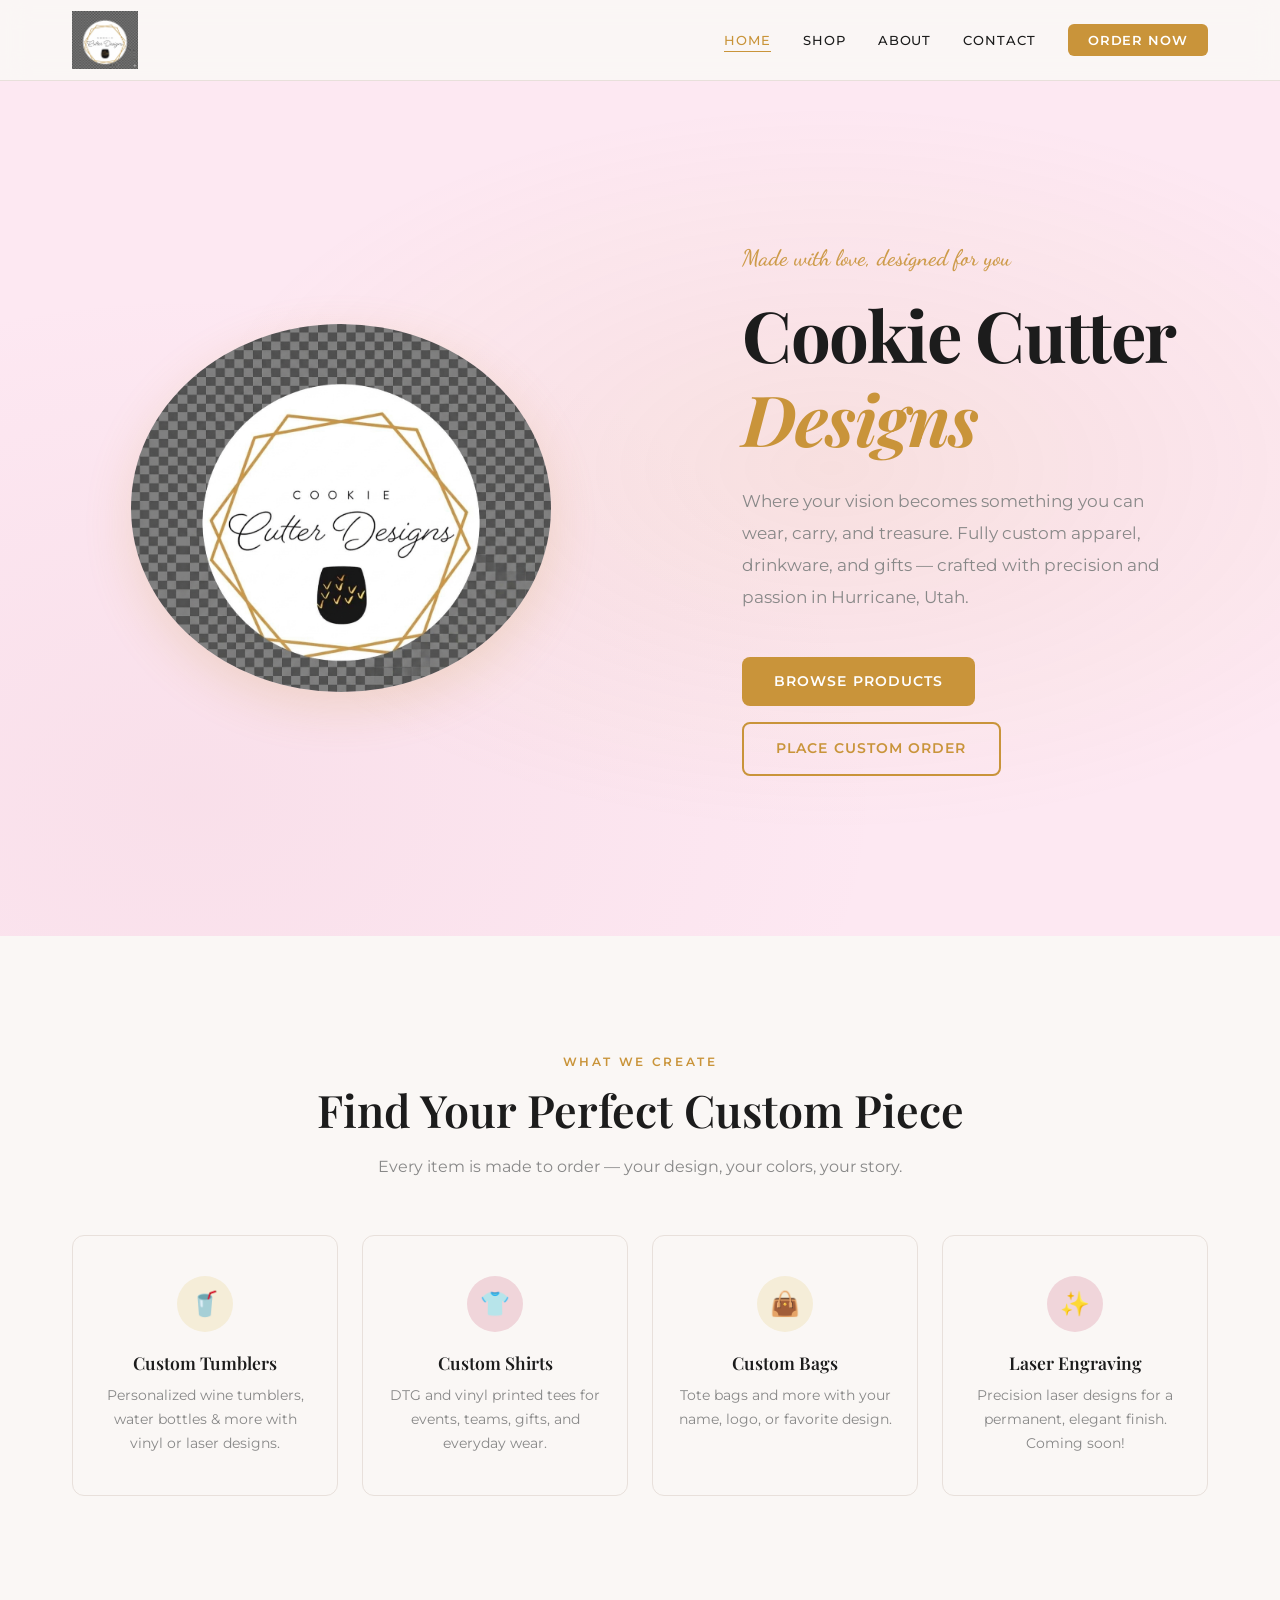
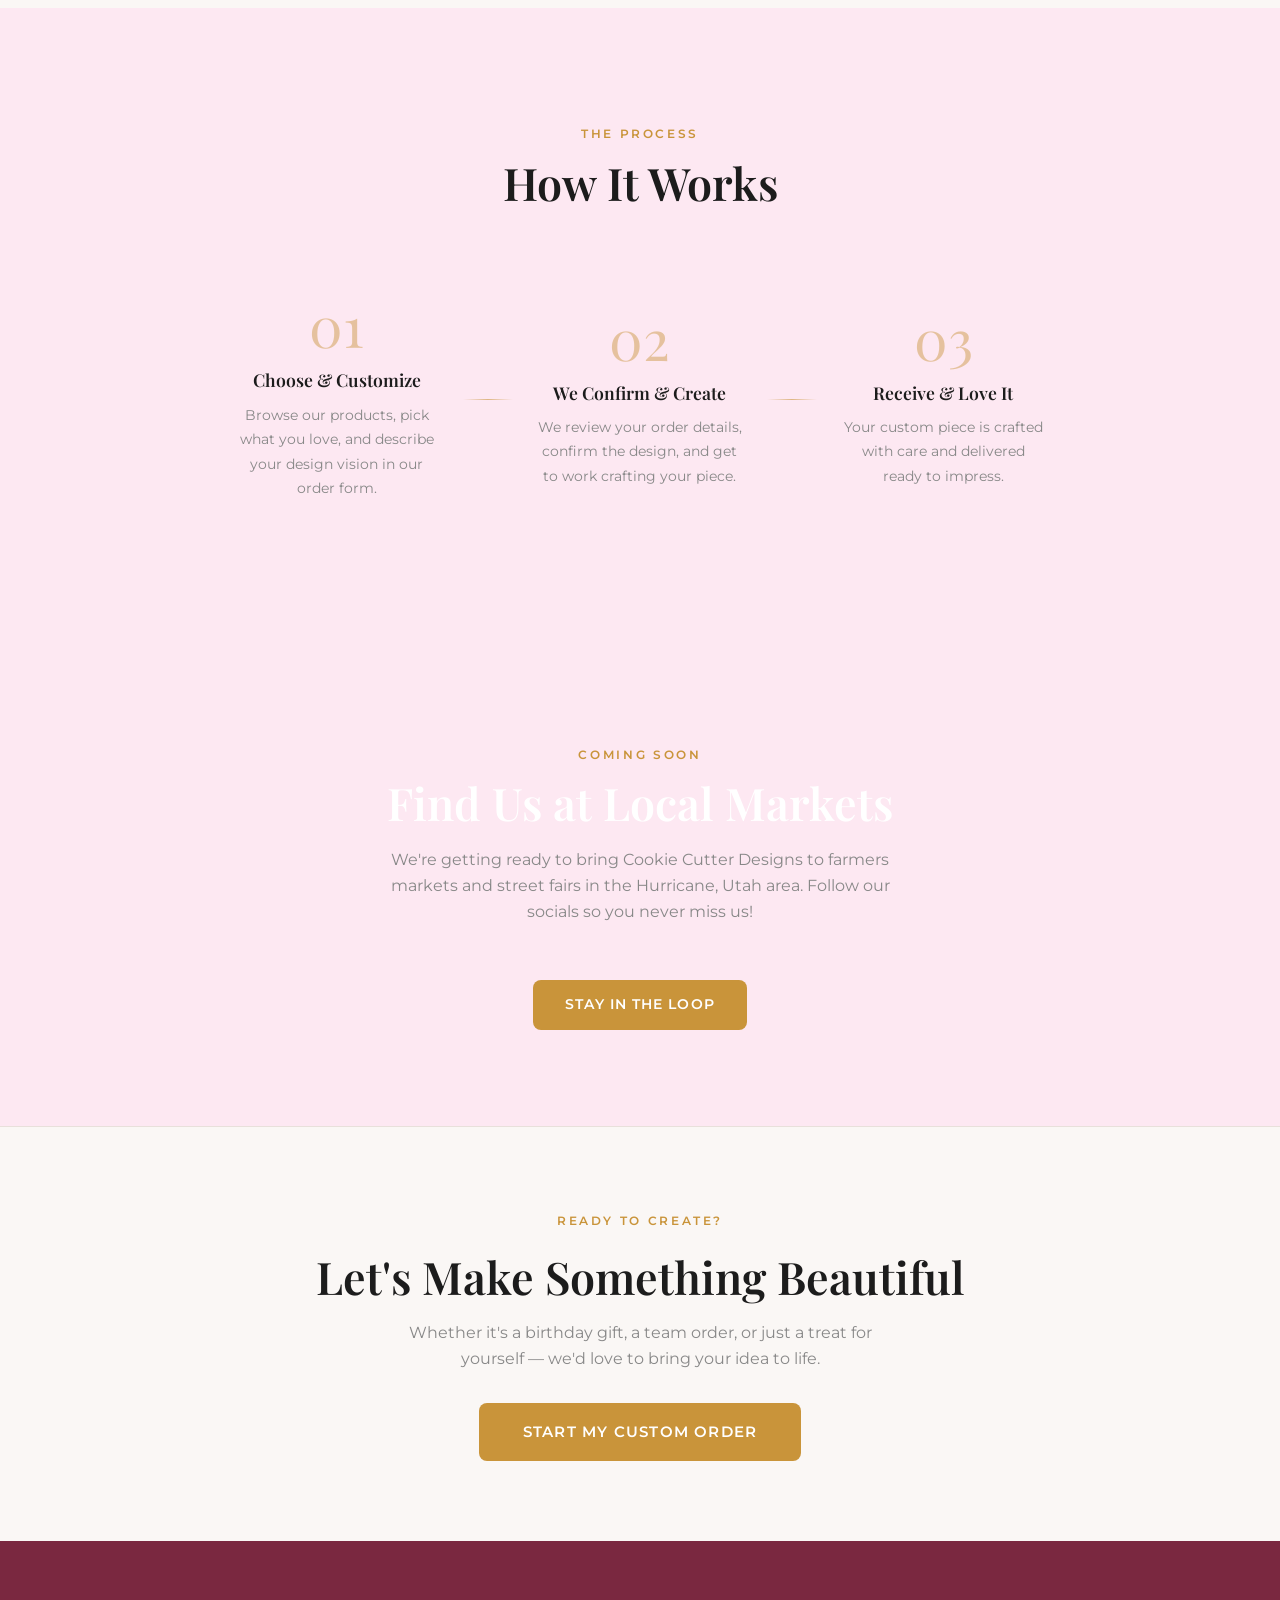
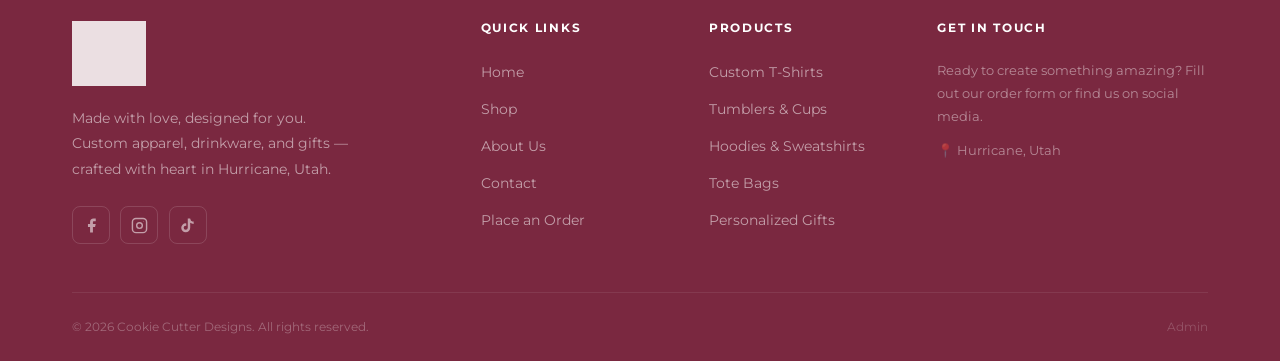
==== index.html @ 1e37c716 "Add large logo to hero section, update logo image Co-Authored-By: Claude Sonnet 4.6 <noreply@anthrop" ====
<!DOCTYPE html>
<html lang="en">
<head>
    <meta charset="UTF-8">
    <meta name="viewport" content="width=device-width, initial-scale=1.0">
    <title>Cookie Cutter Designs | Made with love, designed for you</title>
    <meta name="description" content="Custom tumblers, shirts, bags & more. Vinyl, DTG & laser designs. Hurricane, Utah.">
    <link rel="preconnect" href="https://fonts.googleapis.com">
    <link rel="preconnect" href="https://fonts.gstatic.com" crossorigin>
    <link href="https://fonts.googleapis.com/css2?family=Playfair+Display:ital,wght@0,400;0,600;0,700;1,400;1,600&family=Dancing+Script:wght@600;700&family=Montserrat:wght@300;400;500;600&display=swap" rel="stylesheet">
    <link rel="stylesheet" href="styles.css">
</head>
<body>

    <!-- NAVIGATION -->
    <nav class="navbar" id="navbar">
        <div class="nav-container">
            <a href="index.html" class="nav-logo">
                <img src="images/logo.png" alt="Cookie Cutter Designs">
            </a>
            <ul class="nav-links" id="navLinks">
                <li><a href="index.html" class="current">Home</a></li>
                <li><a href="shop.html">Shop</a></li>
                <li><a href="about.html">About</a></li>
                <li><a href="contact.html">Contact</a></li>
                <li><a href="contact.html" class="nav-order-btn">Order Now</a></li>
            </ul>
            <button class="hamburger" id="hamburger" onclick="toggleMenu()" aria-label="Menu">
                <span></span><span></span><span></span>
            </button>
        </div>
    </nav>

    <!-- HERO -->
    <section class="hero">
        <div class="hero-inner">
            <div class="hero-logo-col">
                <img src="images/logo.png" alt="Cookie Cutter Designs" class="hero-logo-img">
            </div>
            <div class="hero-content">
                <span class="hero-tagline">Made with love, designed for you</span>
                <h1>Cookie Cutter<br><em>Designs</em></h1>
                <p>Where your vision becomes something you can wear, carry, and treasure. Fully custom apparel, drinkware, and gifts — crafted with precision and passion in Hurricane, Utah.</p>
                <div class="hero-buttons">
                    <a href="shop.html" class="btn-primary">Browse Products</a>
                    <a href="contact.html" class="btn-outline">Place Custom Order</a>
                </div>
            </div>
        </div>
    </section>

    <!-- WHAT WE CREATE -->
    <section class="about" style="background:var(--cream)">
        <div class="container">
            <div class="section-header">
                <span class="section-tag">What We Create</span>
                <h2>Find Your Perfect Custom Piece</h2>
                <p>Every item is made to order — your design, your colors, your story.</p>
            </div>
            <div class="features-grid">
                <a href="shop.html" class="feature-card feature-link">
                    <div class="feature-icon gold">🥤</div>
                    <h4>Custom Tumblers</h4>
                    <p>Personalized wine tumblers, water bottles & more with vinyl or laser designs.</p>
                </a>
                <a href="shop.html" class="feature-card feature-link">
                    <div class="feature-icon pink">👕</div>
                    <h4>Custom Shirts</h4>
                    <p>DTG and vinyl printed tees for events, teams, gifts, and everyday wear.</p>
                </a>
                <a href="shop.html" class="feature-card feature-link">
                    <div class="feature-icon gold">👜</div>
                    <h4>Custom Bags</h4>
                    <p>Tote bags and more with your name, logo, or favorite design.</p>
                </a>
                <a href="shop.html" class="feature-card feature-link">
                    <div class="feature-icon pink">✨</div>
                    <h4>Laser Engraving</h4>
                    <p>Precision laser designs for a permanent, elegant finish. Coming soon!</p>
                </a>
            </div>
        </div>
    </section>

    <!-- HOW IT WORKS -->
    <section class="how-it-works">
        <div class="container">
            <div class="section-header">
                <span class="section-tag">The Process</span>
                <h2>How It Works</h2>
            </div>
            <div class="steps-grid">
                <div class="step">
                    <div class="step-number">01</div>
                    <h4>Choose &amp; Customize</h4>
                    <p>Browse our products, pick what you love, and describe your design vision in our order form.</p>
                </div>
                <div class="step-divider" aria-hidden="true"></div>
                <div class="step">
                    <div class="step-number">02</div>
                    <h4>We Confirm &amp; Create</h4>
                    <p>We review your order details, confirm the design, and get to work crafting your piece.</p>
                </div>
                <div class="step-divider" aria-hidden="true"></div>
                <div class="step">
                    <div class="step-number">03</div>
                    <h4>Receive &amp; Love It</h4>
                    <p>Your custom piece is crafted with care and delivered ready to impress.</p>
                </div>
            </div>
        </div>
    </section>

    <!-- MARKETS BANNER -->
    <section class="markets-banner">
        <div class="container">
            <div class="section-header">
                <span class="section-tag" style="color:var(--gold)">Coming Soon</span>
                <h2>Find Us at Local Markets</h2>
                <p style="color:var(--gray)">We're getting ready to bring Cookie Cutter Designs to farmers markets and street fairs in the Hurricane, Utah area. Follow our socials so you never miss us!</p>
            </div>
            <div style="text-align:center">
                <a href="contact.html" class="btn-primary">Stay in the Loop</a>
            </div>
        </div>
    </section>

    <!-- CTA -->
    <section class="cta-section">
        <div class="container" style="text-align:center">
            <span class="section-tag">Ready to Create?</span>
            <h2>Let's Make Something Beautiful</h2>
            <p style="color:var(--gray);margin:1rem auto 2rem;max-width:500px">Whether it's a birthday gift, a team order, or just a treat for yourself — we'd love to bring your idea to life.</p>
            <a href="contact.html" class="btn-primary btn-large">Start My Custom Order</a>
        </div>
    </section>

    <!-- FOOTER -->
    <footer class="footer">
        <div class="container">
            <div class="footer-grid">
                <div class="footer-brand">
                    <img src="images/logo.png" alt="Cookie Cutter Designs" class="footer-logo">
                    <p>Made with love, designed for you. Custom apparel, drinkware, and gifts — crafted with heart in Hurricane, Utah.</p>
                    <div class="social-links">
                        <a href="#" class="social-link" aria-label="Facebook" id="fbLink">
                            <svg viewBox="0 0 24 24" fill="currentColor"><path d="M18 2h-3a5 5 0 00-5 5v3H7v4h3v8h4v-8h3l1-4h-4V7a1 1 0 011-1h3z"/></svg>
                        </a>
                        <a href="#" class="social-link" aria-label="Instagram" id="igLink">
                            <svg viewBox="0 0 24 24" fill="none" stroke="currentColor" stroke-width="2"><rect x="2" y="2" width="20" height="20" rx="5" ry="5"/><circle cx="12" cy="12" r="4"/><circle cx="17.5" cy="6.5" r="0.5" fill="currentColor" stroke="none"/></svg>
                        </a>
                        <a href="#" class="social-link" aria-label="TikTok" id="ttLink">
                            <svg viewBox="0 0 24 24" fill="currentColor"><path d="M19.59 6.69a4.83 4.83 0 01-3.77-4.25V2h-3.45v13.67a2.89 2.89 0 01-2.88 2.5 2.89 2.89 0 01-2.89-2.89 2.89 2.89 0 012.89-2.89c.28 0 .54.04.79.1V9.01a6.27 6.27 0 00-.79-.05 6.34 6.34 0 00-6.34 6.34 6.34 6.34 0 006.34 6.34 6.34 6.34 0 006.33-6.34V8.19a8.16 8.16 0 004.84 1.56V6.31a4.85 4.85 0 01-1.07-.38z"/></svg>
                        </a>
                    </div>
                </div>
                <div class="footer-col">
                    <h5>Quick Links</h5>
                    <ul>
                        <li><a href="index.html">Home</a></li>
                        <li><a href="shop.html">Shop</a></li>
                        <li><a href="about.html">About Us</a></li>
                        <li><a href="contact.html">Contact</a></li>
                        <li><a href="contact.html">Place an Order</a></li>
                    </ul>
                </div>
                <div class="footer-col">
                    <h5>Products</h5>
                    <ul>
                        <li><a href="shop.html">Custom T-Shirts</a></li>
                        <li><a href="shop.html">Tumblers &amp; Cups</a></li>
                        <li><a href="shop.html">Hoodies &amp; Sweatshirts</a></li>
                        <li><a href="shop.html">Tote Bags</a></li>
                        <li><a href="shop.html">Personalized Gifts</a></li>
                    </ul>
                </div>
                <div class="footer-col">
                    <h5>Get In Touch</h5>
                    <p class="contact-note">Ready to create something amazing? Fill out our order form or find us on social media.</p>
                    <p class="contact-note" style="margin-top:0.75rem">&#128205; Hurricane, Utah</p>
                </div>
            </div>
            <div class="footer-bottom">
                <p>&copy; 2026 Cookie Cutter Designs. All rights reserved.</p>
                <a href="admin.html" style="color:rgba(255,255,255,0.2);font-size:0.75rem;text-decoration:none">Admin</a>
            </div>
        </div>
    </footer>

    <div id="toast"></div>
    <script src="script.js"></script>
</body>
</html>
---- styles.css ----
/* ===== ROOT VARIABLES ===== */
:root {
    --black: #1C1C1C;
    --dark-rose: #7A2840;
    --blush: #FDE8F2;
    --gold: #C9943A;
    --gold-hover: #B8832E;
    --gold-pale: #F5EDD8;
    --pink: #C8788A;
    --pink-light: #F0D5DA;
    --pink-pale: #FAF0F2;
    --cream: #FAF7F5;
    --white: #FFFFFF;
    --gray: #888888;
    --border: #E8E0DB;

    --font-heading: 'Playfair Display', Georgia, serif;
    --font-body: 'Montserrat', sans-serif;

    --nav-h: 80px;
    --radius: 8px;
    --shadow: 0 4px 20px rgba(0,0,0,0.08);
    --shadow-lg: 0 8px 32px rgba(0,0,0,0.13);
    --transition: all 0.3s ease;
}

/* ===== RESET ===== */
*, *::before, *::after { margin: 0; padding: 0; box-sizing: border-box; }
html { scroll-behavior: smooth; }
body {
    font-family: var(--font-body);
    color: var(--black);
    background: var(--cream);
    line-height: 1.6;
    overflow-x: hidden;
}
img { max-width: 100%; height: auto; display: block; }
a { text-decoration: none; color: inherit; }
ul { list-style: none; }

.container {
    max-width: 1200px;
    margin: 0 auto;
    padding: 0 2rem;
}

/* ===== TYPOGRAPHY ===== */
h1, h2, h3, h4, h5 { font-family: var(--font-heading); line-height: 1.2; }
h1 { font-size: clamp(2.6rem, 5.5vw, 4.8rem); font-weight: 700; }
h2 { font-size: clamp(2rem, 3.5vw, 3rem); font-weight: 600; }
h4 { font-size: 1.1rem; font-weight: 600; }
h5 { font-size: 0.95rem; font-weight: 600; letter-spacing: 0.06em; text-transform: uppercase; }

/* ===== BUTTONS ===== */
.btn-primary {
    display: inline-block;
    background: var(--gold);
    color: var(--white);
    padding: 0.875rem 2rem;
    border-radius: var(--radius);
    font-family: var(--font-body);
    font-weight: 600;
    font-size: 0.85rem;
    letter-spacing: 0.08em;
    text-transform: uppercase;
    border: none;
    cursor: pointer;
    transition: var(--transition);
}
.btn-primary:hover {
    background: var(--gold-hover);
    transform: translateY(-2px);
    box-shadow: 0 6px 22px rgba(201,148,58,0.38);
}

.btn-outline {
    display: inline-block;
    background: transparent;
    color: var(--gold);
    padding: 0.875rem 2rem;
    border-radius: var(--radius);
    font-family: var(--font-body);
    font-weight: 600;
    font-size: 0.85rem;
    letter-spacing: 0.08em;
    text-transform: uppercase;
    border: 2px solid var(--gold);
    cursor: pointer;
    transition: var(--transition);
}
.btn-outline:hover {
    background: var(--gold);
    color: var(--white);
    transform: translateY(-2px);
}

.btn-large { padding: 1.05rem 2.75rem; font-size: 0.95rem; }
.btn-block { display: block; width: 100%; text-align: center; }

.btn-cart {
    background: transparent;
    border: 1.5px solid var(--gold);
    color: var(--gold);
    padding: 0.45rem 0.9rem;
    border-radius: var(--radius);
    font-size: 0.78rem;
    font-family: var(--font-body);
    font-weight: 600;
    letter-spacing: 0.06em;
    cursor: pointer;
    transition: var(--transition);
    white-space: nowrap;
}
.btn-cart:hover { background: var(--gold); color: var(--white); }

/* ===== SECTION HEADER ===== */
.section-header { text-align: center; margin-bottom: 3.5rem; }
.section-tag {
    display: inline-block;
    color: var(--gold);
    font-size: 0.75rem;
    font-weight: 600;
    letter-spacing: 0.22em;
    text-transform: uppercase;
    margin-bottom: 0.75rem;
}
.section-header h2 { margin-bottom: 1rem; }
.section-header p {
    color: var(--gray);
    max-width: 540px;
    margin: 0 auto;
    font-size: 1.02rem;
}

/* ===== NAVBAR ===== */
.navbar {
    position: fixed;
    top: 0; left: 0; right: 0;
    z-index: 1000;
    background: rgba(250,247,245,0.96);
    backdrop-filter: blur(14px);
    -webkit-backdrop-filter: blur(14px);
    border-bottom: 1px solid var(--border);
    transition: box-shadow 0.3s;
}
.navbar.scrolled { box-shadow: var(--shadow); }

.nav-container {
    max-width: 1200px;
    margin: 0 auto;
    padding: 0 2rem;
    height: var(--nav-h);
    display: flex;
    align-items: center;
    justify-content: space-between;
    gap: 1.5rem;
}

.nav-logo img {
    height: 58px;
    width: auto;
    object-fit: contain;
}

.nav-links {
    display: flex;
    align-items: center;
    gap: 2rem;
}
.nav-links a {
    font-size: 0.82rem;
    font-weight: 500;
    letter-spacing: 0.07em;
    text-transform: uppercase;
    color: var(--black);
    transition: color 0.2s;
    position: relative;
}
.nav-links a::after {
    content: '';
    position: absolute;
    bottom: -4px; left: 0; right: 0;
    height: 1.5px;
    background: var(--gold);
    transform: scaleX(0);
    transition: transform 0.25s ease;
}
.nav-links a:hover { color: var(--gold); }
.nav-links a:hover::after { transform: scaleX(1); }

.nav-actions { display: flex; align-items: center; gap: 0.75rem; }

.cart-btn {
    position: relative;
    background: none;
    border: none;
    cursor: pointer;
    padding: 0.5rem;
    color: var(--black);
    transition: color 0.2s;
    display: flex;
    align-items: center;
}
.cart-btn:hover { color: var(--gold); }
.cart-btn svg { width: 22px; height: 22px; }

.cart-count {
    position: absolute;
    top: 0; right: 0;
    background: var(--pink);
    color: white;
    font-size: 0.6rem;
    font-weight: 700;
    width: 17px; height: 17px;
    border-radius: 50%;
    display: flex; align-items: center; justify-content: center;
    transform: translate(25%, -25%);
}

.hamburger {
    display: none;
    flex-direction: column;
    gap: 5px;
    background: none;
    border: none;
    cursor: pointer;
    padding: 4px;
}
.hamburger span {
    display: block;
    width: 22px; height: 2px;
    background: var(--black);
    border-radius: 2px;
    transition: var(--transition);
}
.hamburger.open span:nth-child(1) { transform: translateY(7px) rotate(45deg); }
.hamburger.open span:nth-child(2) { opacity: 0; }
.hamburger.open span:nth-child(3) { transform: translateY(-7px) rotate(-45deg); }

/* ===== CART SIDEBAR ===== */
.cart-overlay {
    display: none;
    position: fixed;
    inset: 0;
    background: rgba(0,0,0,0.45);
    z-index: 1100;
}
.cart-overlay.active { display: block; }

.cart-sidebar {
    position: fixed;
    top: 0; right: -420px;
    width: 390px;
    height: 100vh;
    background: var(--white);
    z-index: 1200;
    transition: right 0.32s cubic-bezier(0.4, 0, 0.2, 1);
    display: flex;
    flex-direction: column;
    box-shadow: -4px 0 40px rgba(0,0,0,0.12);
}
.cart-sidebar.open { right: 0; }

.cart-header {
    display: flex;
    justify-content: space-between;
    align-items: center;
    padding: 1.5rem 1.75rem;
    border-bottom: 1px solid var(--border);
}
.cart-header h3 { font-size: 1.2rem; }
.cart-header button {
    background: none;
    border: none;
    font-size: 1.1rem;
    cursor: pointer;
    color: var(--gray);
    width: 32px; height: 32px;
    border-radius: 50%;
    display: flex; align-items: center; justify-content: center;
    transition: background 0.2s, color 0.2s;
}
.cart-header button:hover { background: var(--cream); color: var(--black); }

.cart-items { flex: 1; overflow-y: auto; padding: 1.5rem 1.75rem; }
.cart-empty { color: var(--gray); text-align: center; padding: 3rem 0; font-size: 0.9rem; }

.cart-item {
    display: flex;
    justify-content: space-between;
    align-items: flex-start;
    padding: 1rem 0;
    border-bottom: 1px solid var(--border);
    gap: 1rem;
}
.cart-item-info h5 { font-family: var(--font-body); font-size: 0.9rem; font-weight: 600; margin-bottom: 0.2rem; }
.cart-item-info span { font-size: 0.82rem; color: var(--gold); }
.cart-item-remove {
    background: none;
    border: none;
    color: var(--gray);
    cursor: pointer;
    font-size: 0.9rem;
    flex-shrink: 0;
    padding: 2px 4px;
    transition: color 0.2s;
}
.cart-item-remove:hover { color: var(--pink); }

.cart-footer {
    padding: 1.5rem 1.75rem;
    border-top: 1px solid var(--border);
}
.cart-total {
    display: flex;
    justify-content: space-between;
    align-items: center;
    font-weight: 600;
    font-size: 0.9rem;
    margin-bottom: 0.4rem;
}
.cart-note { font-size: 0.76rem; color: var(--gray); margin-bottom: 1.25rem; line-height: 1.5; }

/* ===== HERO ===== */
.hero {
    position: relative;
    min-height: 100vh;
    display: flex;
    align-items: center;
    background: var(--blush);
    overflow: hidden;
    padding-top: var(--nav-h);
}

.hero::before {
    content: '';
    position: absolute;
    inset: 0;
    background:
        radial-gradient(ellipse at 65% 50%, rgba(201,148,58,0.1) 0%, transparent 55%),
        radial-gradient(ellipse at 15% 85%, rgba(200,120,138,0.08) 0%, transparent 45%);
    pointer-events: none;
}

.hero-bg-geo {
    position: absolute;
    top: 50%;
    right: 4%;
    transform: translateY(-50%);
    width: min(520px, 45vw);
    pointer-events: none;
    opacity: 0.55;
}
.hero-bg-geo svg { width: 100%; height: auto; }

.hero-content {
    position: relative;
    z-index: 2;
    padding: 5rem 2rem 5rem max(2rem, calc((100vw - 1200px) / 2 + 2rem));
    max-width: min(700px, 55vw);
}

.hero-badge {
    display: inline-flex;
    align-items: center;
    gap: 0.5rem;
    color: var(--gold);
    font-size: 0.72rem;
    font-weight: 600;
    letter-spacing: 0.18em;
    text-transform: uppercase;
    border: 1px solid rgba(201,148,58,0.4);
    padding: 0.4rem 1.1rem;
    border-radius: 100px;
    margin-bottom: 1.75rem;
}

.hero h1 {
    color: var(--black);
    margin-bottom: 1.5rem;
    letter-spacing: -0.02em;
}
.hero h1 em {
    font-style: italic;
    color: var(--gold);
}

.hero p {
    color: var(--gray);
    font-size: 1.08rem;
    line-height: 1.85;
    margin-bottom: 2.75rem;
    max-width: 500px;
}

.hero-buttons { display: flex; gap: 1rem; flex-wrap: wrap; }

.hero-inner {
    max-width: 1200px;
    margin: 0 auto;
    padding: 5rem 2rem;
    display: grid;
    grid-template-columns: 1fr 1fr;
    gap: 60px;
    align-items: center;
    position: relative;
    z-index: 2;
}

.hero-logo-col {
    display: flex;
    justify-content: center;
    align-items: center;
}

.hero-logo-img {
    width: 100%;
    max-width: 420px;
    height: auto;
    border-radius: 50%;
    box-shadow: 0 16px 48px rgba(201,148,58,0.2);
}

@media (max-width: 768px) {
    .hero-inner {
        grid-template-columns: 1fr;
        gap: 32px;
        text-align: center;
        padding: 3rem 1.5rem;
    }
    .hero-logo-img { max-width: 260px; }
    .hero-buttons { justify-content: center; }
}

/* ===== ABOUT ===== */
.about {
    padding: 7rem 0;
    background: var(--white);
}

.features-grid {
    display: grid;
    grid-template-columns: repeat(4, 1fr);
    gap: 1.5rem;
}

.feature-card {
    text-align: center;
    padding: 2.5rem 1.5rem;
    border-radius: 12px;
    border: 1px solid var(--border);
    transition: var(--transition);
    background: var(--cream);
}
.feature-card:hover {
    border-color: var(--gold);
    transform: translateY(-5px);
    box-shadow: var(--shadow-lg);
    background: var(--white);
}

.feature-icon {
    width: 56px; height: 56px;
    border-radius: 50%;
    display: flex; align-items: center; justify-content: center;
    margin: 0 auto 1.25rem;
}
.feature-icon.gold { background: var(--gold-pale); color: var(--gold); }
.feature-icon.pink { background: var(--pink-light); color: var(--pink); }
.feature-icon svg { width: 24px; height: 24px; }

.feature-card h4 { margin-bottom: 0.65rem; }
.feature-card p { font-size: 0.88rem; color: var(--gray); line-height: 1.7; }

/* ===== PRODUCTS ===== */
.products {
    padding: 7rem 0;
    background: var(--cream);
}

.products-grid {
    display: grid;
    grid-template-columns: repeat(4, 1fr);
    gap: 1.5rem;
}

.product-card {
    background: var(--white);
    border-radius: 12px;
    overflow: hidden;
    border: 1px solid var(--border);
    transition: var(--transition);
}
.product-card:hover {
    transform: translateY(-6px);
    box-shadow: var(--shadow-lg);
    border-color: transparent;
}

.product-img {
    height: 155px;
    display: flex; align-items: center; justify-content: center;
}
.product-img.gold-bg { background: var(--gold-pale); }
.product-img.pink-bg { background: var(--pink-light); }
.product-img svg { width: 90px; height: 90px; }

.product-info { padding: 1.25rem; }
.product-info h4 { margin-bottom: 0.35rem; font-size: 0.98rem; }
.product-info p { font-size: 0.83rem; color: var(--gray); margin-bottom: 1.1rem; line-height: 1.55; }

.product-footer {
    display: flex;
    justify-content: space-between;
    align-items: center;
    gap: 0.5rem;
}
.price {
    font-size: 0.88rem;
    font-weight: 600;
    color: var(--gold);
    white-space: nowrap;
}

/* ===== HOW IT WORKS ===== */
.how-it-works {
    padding: 7rem 0;
    background: var(--blush);
}
.how-it-works .section-header h2 { color: var(--black); }
.how-it-works .section-tag { color: var(--gold); }

.steps-grid {
    display: flex;
    align-items: center;
    justify-content: center;
    max-width: 860px;
    margin: 0 auto;
}

.step {
    flex: 1;
    text-align: center;
    padding: 2rem 1.5rem;
}
.step-number {
    font-family: var(--font-heading);
    font-size: 3.5rem;
    color: var(--gold);
    opacity: 0.45;
    line-height: 1;
    margin-bottom: 1rem;
}
.step h4 { color: var(--black); margin-bottom: 0.75rem; }
.step p { color: var(--gray); font-size: 0.88rem; line-height: 1.75; }

.step-divider {
    width: 50px; height: 1px; flex-shrink: 0;
    background: linear-gradient(90deg, transparent, rgba(201,148,58,0.6), transparent);
}

/* ===== ORDER SECTION ===== */
.order-section {
    padding: 7rem 0;
    background: var(--white);
}

.order-wrapper { max-width: 720px; margin: 0 auto; }

.order-form {
    background: var(--cream);
    border-radius: 14px;
    padding: 2.75rem;
    border: 1px solid var(--border);
}

.form-row {
    display: grid;
    grid-template-columns: 1fr 1fr;
    gap: 1.25rem;
    margin-bottom: 1.25rem;
}
.form-group { display: flex; flex-direction: column; gap: 0.45rem; }
.form-group.full { margin-bottom: 1.25rem; }

label {
    font-size: 0.75rem;
    font-weight: 600;
    letter-spacing: 0.1em;
    text-transform: uppercase;
    color: var(--black);
}
.req { color: var(--pink); }

input, select, textarea {
    padding: 0.82rem 1rem;
    border: 1.5px solid var(--border);
    border-radius: var(--radius);
    font-family: var(--font-body);
    font-size: 0.93rem;
    color: var(--black);
    background: var(--white);
    transition: border-color 0.2s, box-shadow 0.2s;
    outline: none;
}
input:focus, select:focus, textarea:focus {
    border-color: var(--gold);
    box-shadow: 0 0 0 3px rgba(201,148,58,0.1);
}
input::placeholder, textarea::placeholder { color: #B8AFA8; }
textarea { resize: vertical; min-height: 110px; }
select {
    cursor: pointer;
    appearance: none;
    background-image: url("data:image/svg+xml,%3Csvg xmlns='http://www.w3.org/2000/svg' width='12' height='8' viewBox='0 0 12 8'%3E%3Cpath d='M1 1l5 5 5-5' stroke='%23888' stroke-width='1.5' fill='none' stroke-linecap='round'/%3E%3C/svg%3E");
    background-repeat: no-repeat;
    background-position: right 1rem center;
    padding-right: 2.5rem;
}

.form-submit { text-align: center; margin-top: 2.25rem; }
.form-submit p { font-size: 0.82rem; color: var(--gray); margin-top: 0.75rem; line-height: 1.6; }

.order-success {
    text-align: center;
    padding: 3.5rem 2rem;
    background: var(--cream);
    border-radius: 14px;
    border: 1px solid var(--border);
}
.success-icon {
    width: 68px; height: 68px;
    background: var(--gold);
    color: white;
    border-radius: 50%;
    display: flex; align-items: center; justify-content: center;
    font-size: 1.75rem;
    margin: 0 auto 1.75rem;
}
.order-success h3 { font-size: 1.6rem; margin-bottom: 1rem; }
.order-success p { color: var(--gray); margin-bottom: 0.75rem; line-height: 1.7; }
.success-sub { font-size: 0.9rem; margin-bottom: 2rem !important; }

/* ===== GALLERY ===== */
.gallery-section {
    padding: 7rem 0;
    background: var(--pink-pale);
}

.gallery-grid {
    display: grid;
    grid-template-columns: repeat(3, 1fr);
    gap: 1.25rem;
    margin-bottom: 2.75rem;
}

.gallery-placeholder {
    aspect-ratio: 1;
    background: var(--white);
    border: 2px dashed var(--pink-light);
    border-radius: 12px;
    display: flex;
    flex-direction: column;
    align-items: center;
    justify-content: center;
    gap: 0.75rem;
    color: var(--pink);
    padding: 1.5rem;
    text-align: center;
    min-height: 180px;
    transition: border-color 0.2s;
}
.gallery-placeholder:hover { border-color: var(--pink); }
.gallery-placeholder svg { width: 44px; height: 44px; opacity: 0.45; }
.gallery-placeholder span { font-size: 0.78rem; font-weight: 500; opacity: 0.65; }

.gallery-cta { text-align: center; }

/* ===== FOOTER ===== */
.footer {
    background: var(--dark-rose);
    padding: 5rem 0 0;
}

.footer-grid {
    display: grid;
    grid-template-columns: 2fr 1fr 1fr 1.5fr;
    gap: 3rem;
    padding-bottom: 3rem;
    border-bottom: 1px solid rgba(255,255,255,0.08);
}

.footer-brand .footer-logo {
    height: 65px;
    width: auto;
    margin-bottom: 1.25rem;
    filter: brightness(0) invert(1);
    opacity: 0.85;
}
.footer-brand p {
    color: rgba(255,255,255,0.55);
    font-size: 0.88rem;
    line-height: 1.8;
    margin-bottom: 1.5rem;
    max-width: 280px;
}

.social-links { display: flex; gap: 0.65rem; }
.social-link {
    width: 38px; height: 38px;
    border-radius: 8px;
    display: flex; align-items: center; justify-content: center;
    border: 1px solid rgba(255,255,255,0.14);
    color: rgba(255,255,255,0.55);
    transition: var(--transition);
}
.social-link:hover { border-color: var(--gold); color: var(--gold); background: rgba(201,148,58,0.08); }
.social-link svg { width: 17px; height: 17px; }

.footer-col h5 {
    color: var(--white);
    font-family: var(--font-body);
    font-size: 0.75rem;
    font-weight: 700;
    letter-spacing: 0.14em;
    text-transform: uppercase;
    margin-bottom: 1.5rem;
}
.footer-col ul { display: flex; flex-direction: column; gap: 0.7rem; }
.footer-col li a {
    color: rgba(255,255,255,0.55);
    font-size: 0.88rem;
    transition: color 0.2s;
}
.footer-col li a:hover { color: var(--gold); }

.contact-item {
    display: flex;
    align-items: flex-start;
    gap: 0.65rem;
    color: rgba(255,255,255,0.55);
    font-size: 0.88rem;
    margin-bottom: 1rem;
}
.contact-item svg { width: 16px; height: 16px; flex-shrink: 0; color: var(--gold); margin-top: 2px; }
.contact-item a { transition: color 0.2s; }
.contact-item a:hover { color: var(--gold); }
.contact-note { color: rgba(255,255,255,0.45); font-size: 0.83rem; line-height: 1.7; }

.footer-bottom {
    padding: 1.5rem 0;
    text-align: center;
    color: rgba(255,255,255,0.3);
    font-size: 0.78rem;
}

/* ===== RESPONSIVE ===== */
@media (max-width: 1024px) {
    .features-grid { grid-template-columns: repeat(2, 1fr); }
    .products-grid { grid-template-columns: repeat(2, 1fr); }
    .footer-grid { grid-template-columns: 1fr 1fr; gap: 2rem; }
    .hero-content { max-width: 65vw; }
}

@media (max-width: 768px) {
    .nav-links {
        display: none;
        position: absolute;
        top: var(--nav-h);
        left: 0; right: 0;
        background: var(--white);
        flex-direction: column;
        padding: 1.75rem 2rem;
        border-bottom: 1px solid var(--border);
        box-shadow: var(--shadow);
        gap: 1.25rem;
    }
    .nav-links.open { display: flex; }
    .hamburger { display: flex; }

    .hero-content { max-width: 100%; padding: 3.5rem 1.5rem; }
    .hero-bg-geo { opacity: 0.18; width: 80vw; }

    .steps-grid { flex-direction: column; }
    .step-divider { width: 1px; height: 36px; background: linear-gradient(180deg, transparent, rgba(201,148,58,0.6), transparent); }

    .gallery-grid { grid-template-columns: repeat(2, 1fr); }
    .footer-grid { grid-template-columns: 1fr; gap: 2.25rem; }

    .form-row { grid-template-columns: 1fr; }
    .order-form { padding: 1.75rem 1.25rem; }

    .cart-sidebar { width: 100%; right: -100%; }
    .cart-sidebar.open { right: 0; }
}

@media (max-width: 540px) {
    .features-grid { grid-template-columns: 1fr; }
    .products-grid { grid-template-columns: 1fr; }
    .gallery-grid { grid-template-columns: 1fr; }
    .hero-buttons { flex-direction: column; align-items: flex-start; }
    .hero-buttons .btn-primary, .hero-buttons .btn-outline { width: 100%; text-align: center; }
}

/* ===== DANCING SCRIPT TAGLINE ===== */
@import url('https://fonts.googleapis.com/css2?family=Dancing+Script:wght@600;700&display=swap');

.hero-tagline {
    display: block;
    font-family: 'Dancing Script', cursive;
    font-size: clamp(1.1rem, 2.5vw, 1.4rem);
    color: var(--gold);
    margin-bottom: 1rem;
    font-weight: 600;
    opacity: 0.9;
}

/* ===== NAV: ORDER BUTTON + ACTIVE STATE ===== */
.nav-order-btn {
    background: var(--gold) !important;
    color: var(--white) !important;
    padding: 0.5rem 1.25rem !important;
    border-radius: 6px !important;
    font-weight: 600 !important;
    transition: background 0.2s !important;
}
.nav-order-btn:hover { background: var(--gold-hover) !important; color: var(--white) !important; }
.nav-order-btn::after { display: none !important; }

.nav-links a.current { color: var(--gold); }
.nav-links a.current::after { transform: scaleX(1); }

/* ===== PAGE HERO (inner pages) ===== */
.page-hero {
    background: linear-gradient(135deg, var(--pink-pale) 0%, var(--gold-pale) 100%);
    padding: 80px 24px 60px;
    text-align: center;
    border-bottom: 2px solid rgba(201,148,58,0.2);
    margin-top: var(--nav-h);
}

/* ===== MARKETS BANNER ===== */
.markets-banner {
    background: var(--blush);
    padding: 6rem 2rem;
}
.markets-banner .section-header h2 { color: var(--white); }

/* ===== CTA SECTION ===== */
.cta-section {
    padding: 5rem 2rem;
    background: var(--cream);
    border-top: 1px solid var(--border);
}
.cta-section .section-tag { color: var(--gold); }
.cta-section h2 { margin: 0.5rem 0 1rem; }

/* ===== FEATURE CARD AS LINK ===== */
.feature-link {
    text-decoration: none;
    color: var(--black);
    display: block;
    cursor: pointer;
}
.feature-link:hover { border-color: var(--gold); transform: translateY(-5px); box-shadow: var(--shadow-lg); background: var(--white); }
.feature-icon { font-size: 1.5rem; }

/* ===== ABOUT STORY GRID ===== */
.about-story-grid {
    display: grid;
    grid-template-columns: 1fr 1fr;
    gap: 60px;
    align-items: center;
}
.story-text h2 em { color: var(--gold); }
.story-text p { color: var(--gray); font-size: 0.95rem; line-height: 1.85; }
.story-logo-wrap { display: flex; justify-content: center; }

/* ===== LASER COMING SOON ===== */
.laser-coming-soon {
    background: linear-gradient(135deg, var(--gold-pale), var(--pink-pale));
    border-radius: 20px;
    padding: 56px 40px;
    text-align: center;
    border: 2px dashed rgba(201,148,58,0.4);
    margin-bottom: 60px;
}
.laser-icon { font-size: 3rem; margin-bottom: 12px; }
.laser-coming-soon h2 { margin: 0.5rem 0 1rem; }
.laser-coming-soon p { color: var(--gray); max-width: 500px; margin: 0 auto; line-height: 1.75; font-size: 0.95rem; }

/* ===== FOOTER BOTTOM FLEX ===== */
.footer-bottom {
    display: flex;
    justify-content: space-between;
    align-items: center;
    flex-wrap: wrap;
    gap: 8px;
}

/* ===== RESPONSIVE: NEW SECTIONS ===== */
@media (max-width: 768px) {
    .about-story-grid { grid-template-columns: 1fr; gap: 32px; }
    .story-logo-wrap { order: -1; }
    .page-hero { padding: 100px 20px 48px; }
    .markets-banner { padding: 4rem 1.5rem; }
    .laser-coming-soon { padding: 36px 24px; }
}
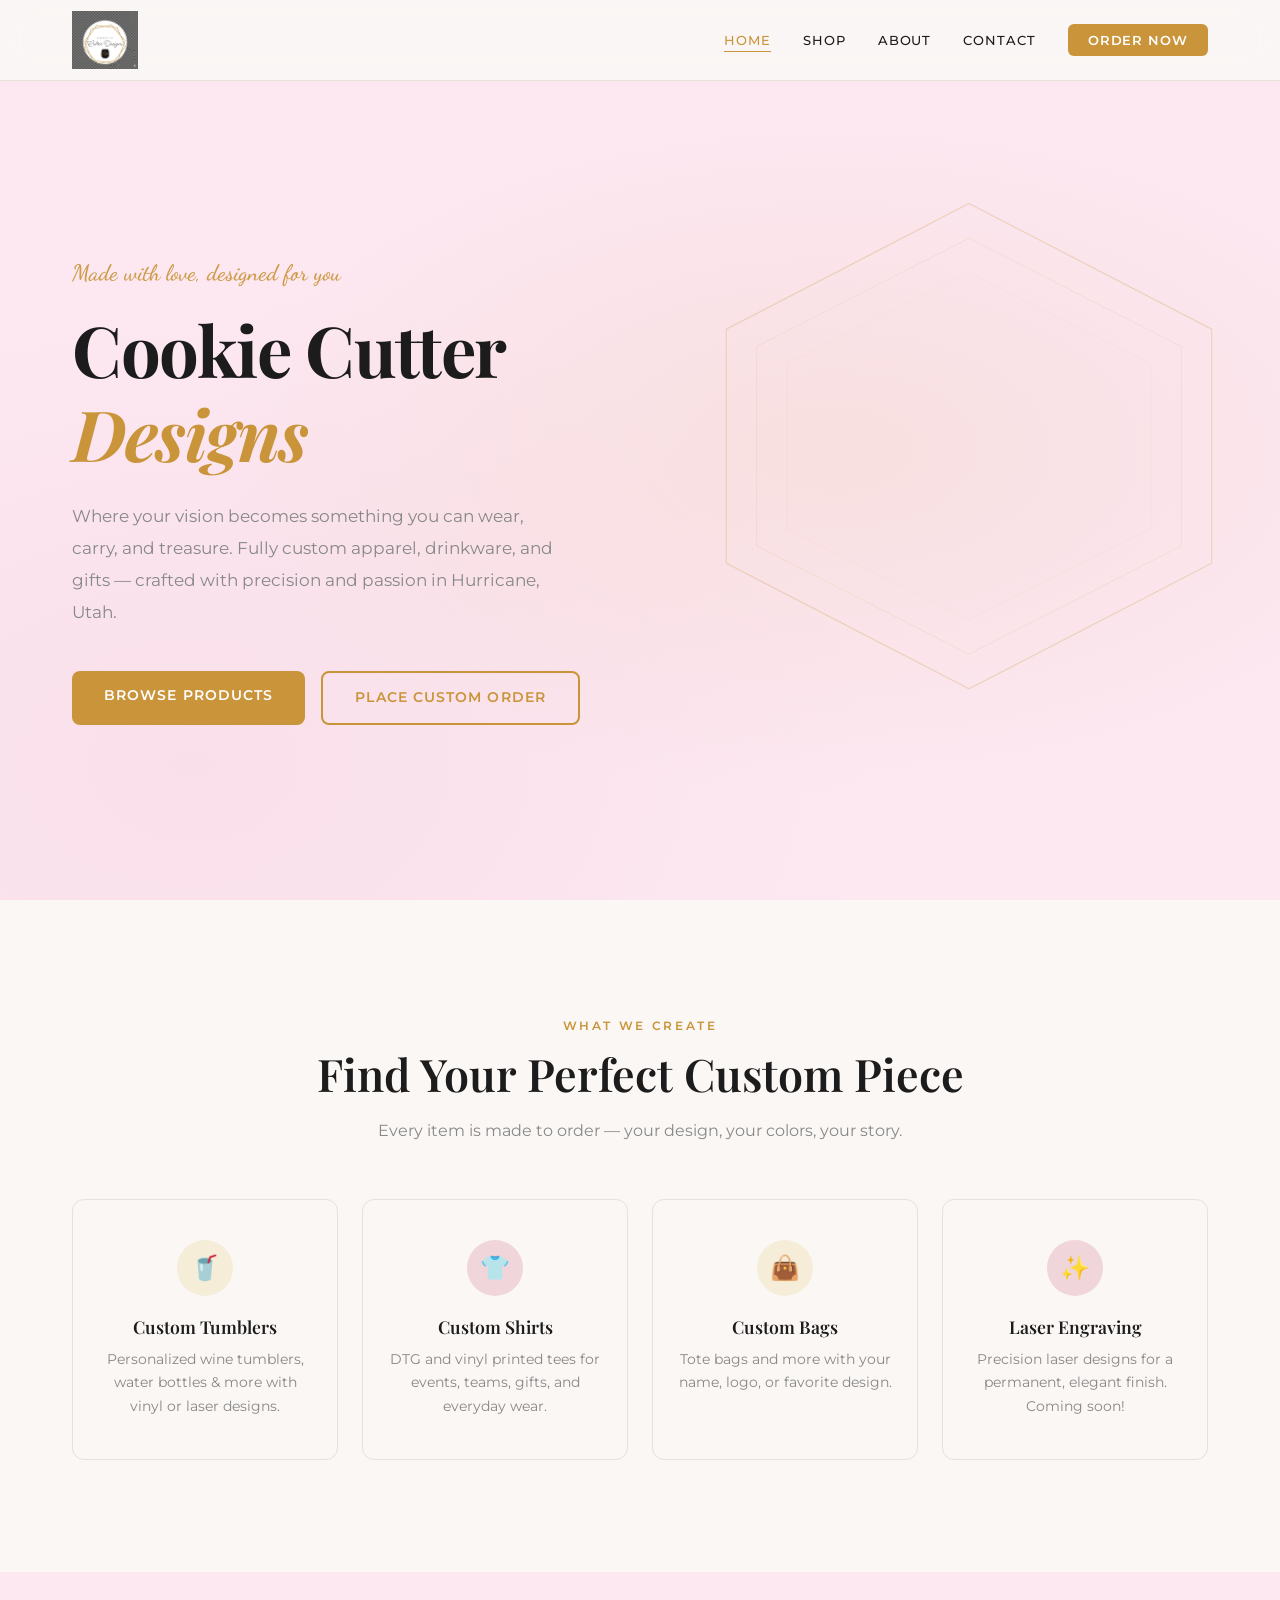
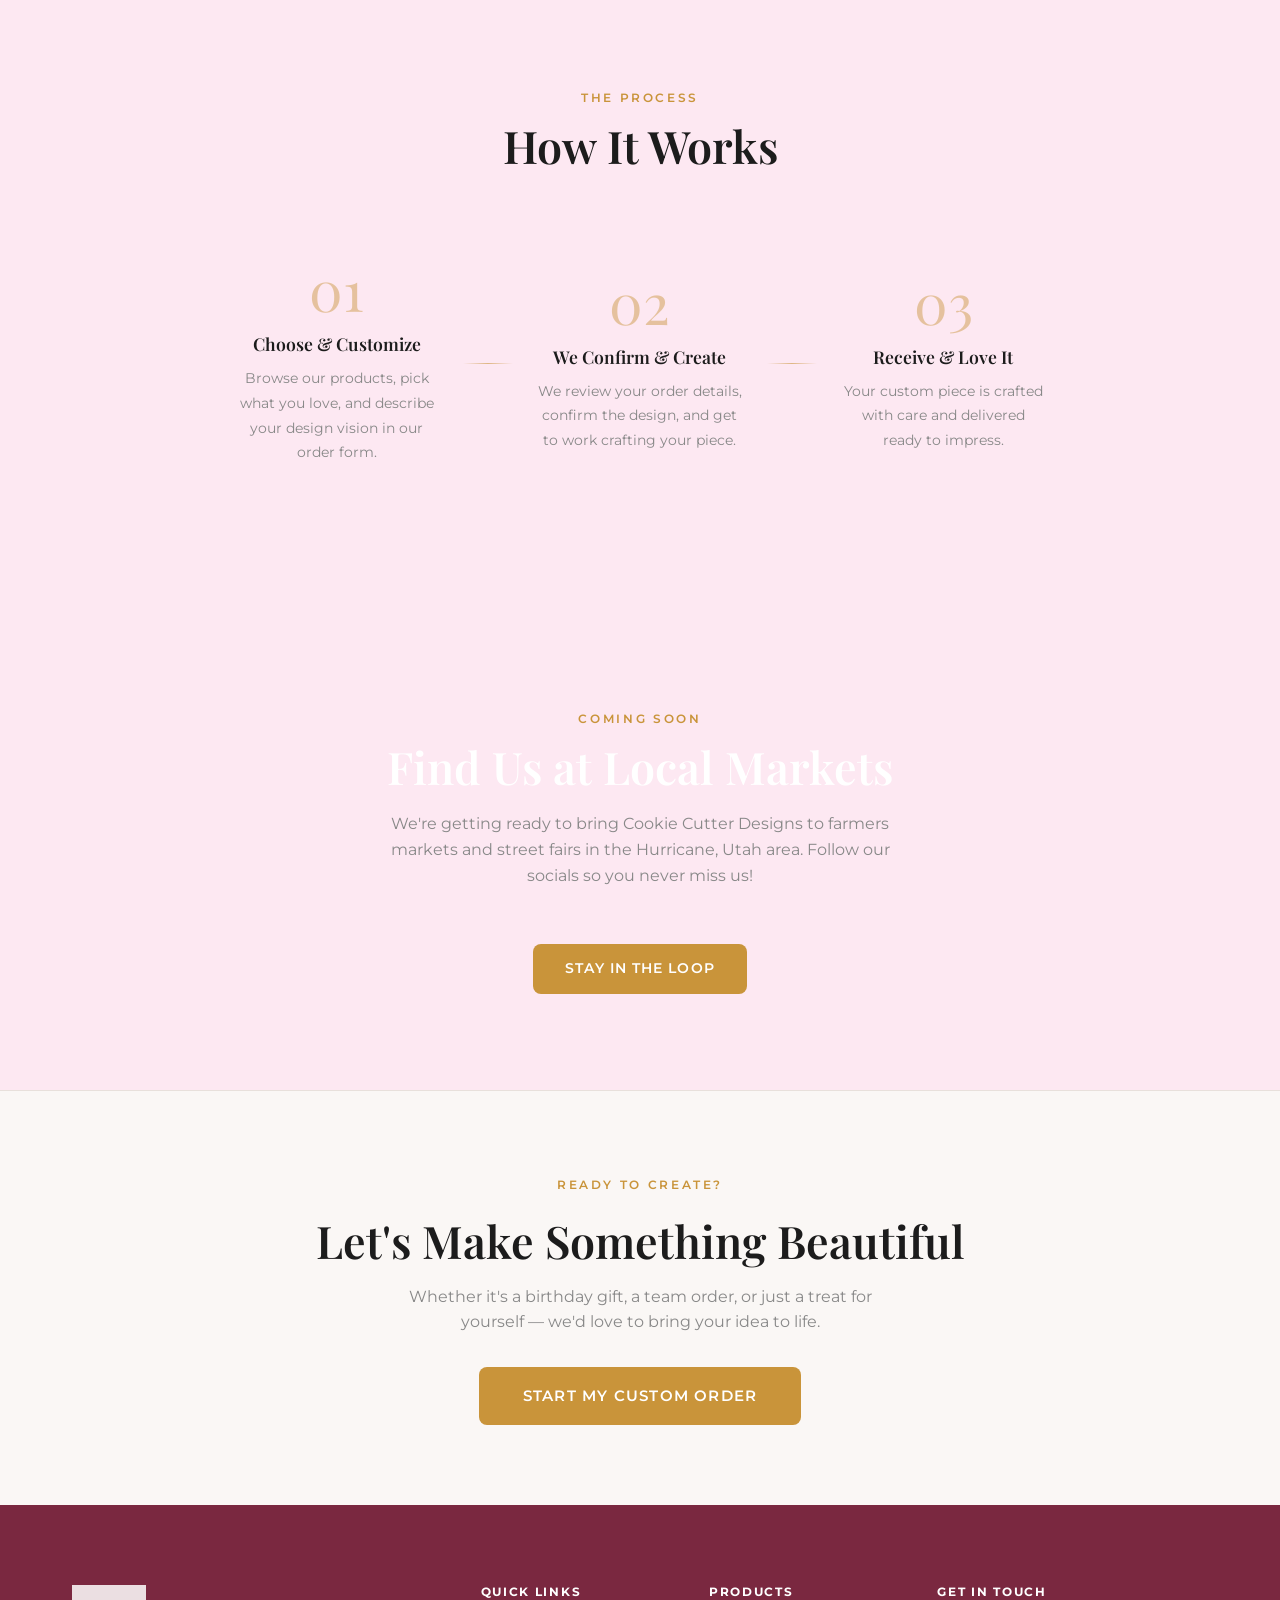
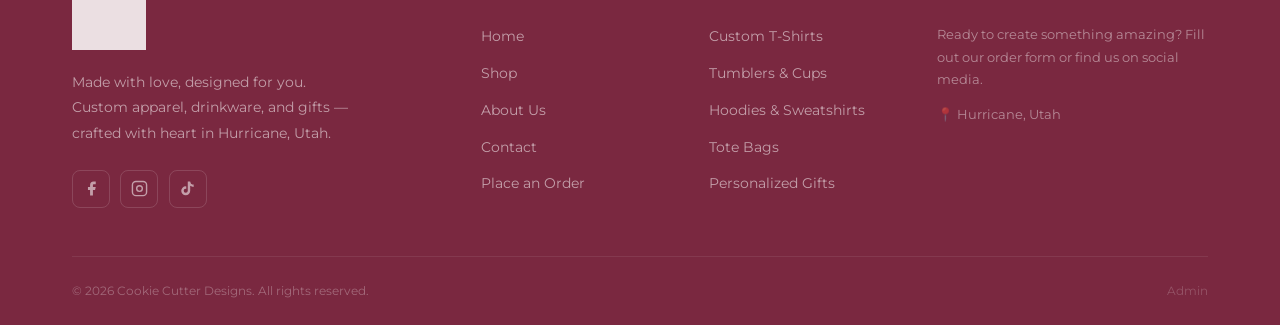
==== commit ec0099ff: "Remove logo from hero section Co-Authored-By: Claude Sonnet 4.6 <noreply@anthropic.com>" ====
--- a/index.html
+++ b/index.html
@@ -33,18 +33,24 @@
 
     <!-- HERO -->
     <section class="hero">
-        <div class="hero-inner">
-            <div class="hero-logo-col">
-                <img src="images/logo.png" alt="Cookie Cutter Designs" class="hero-logo-img">
-            </div>
-            <div class="hero-content">
-                <span class="hero-tagline">Made with love, designed for you</span>
-                <h1>Cookie Cutter<br><em>Designs</em></h1>
-                <p>Where your vision becomes something you can wear, carry, and treasure. Fully custom apparel, drinkware, and gifts — crafted with precision and passion in Hurricane, Utah.</p>
-                <div class="hero-buttons">
-                    <a href="shop.html" class="btn-primary">Browse Products</a>
-                    <a href="contact.html" class="btn-outline">Place Custom Order</a>
-                </div>
+        <div class="hero-bg-geo" aria-hidden="true">
+            <svg viewBox="0 0 600 600" fill="none" xmlns="http://www.w3.org/2000/svg">
+                <polygon points="300,20 580,165 580,435 300,580 20,435 20,165" stroke="#C9943A" stroke-width="1.5" fill="none" opacity="0.4"/>
+                <polygon points="300,60 545,185 545,415 300,540 55,415 55,185" stroke="#C9943A" stroke-width="1" fill="none" opacity="0.25"/>
+                <polygon points="300,100 510,205 510,395 300,500 90,395 90,205" stroke="#C9943A" stroke-width="0.75" fill="none" opacity="0.15"/>
+                <line x1="20" y1="165" x2="300" y2="20" stroke="#C9943A" stroke-width="0.5" opacity="0.3"/>
+                <line x1="580" y1="165" x2="300" y2="20" stroke="#C9943A" stroke-width="0.5" opacity="0.3"/>
+                <line x1="580" y1="435" x2="300" y2="580" stroke="#C9943A" stroke-width="0.5" opacity="0.3"/>
+                <line x1="20" y1="435" x2="300" y2="580" stroke="#C9943A" stroke-width="0.5" opacity="0.3"/>
+            </svg>
+        </div>
+        <div class="hero-content">
+            <span class="hero-tagline">Made with love, designed for you</span>
+            <h1>Cookie Cutter<br><em>Designs</em></h1>
+            <p>Where your vision becomes something you can wear, carry, and treasure. Fully custom apparel, drinkware, and gifts — crafted with precision and passion in Hurricane, Utah.</p>
+            <div class="hero-buttons">
+                <a href="shop.html" class="btn-primary">Browse Products</a>
+                <a href="contact.html" class="btn-outline">Place Custom Order</a>
             </div>
         </div>
     </section>
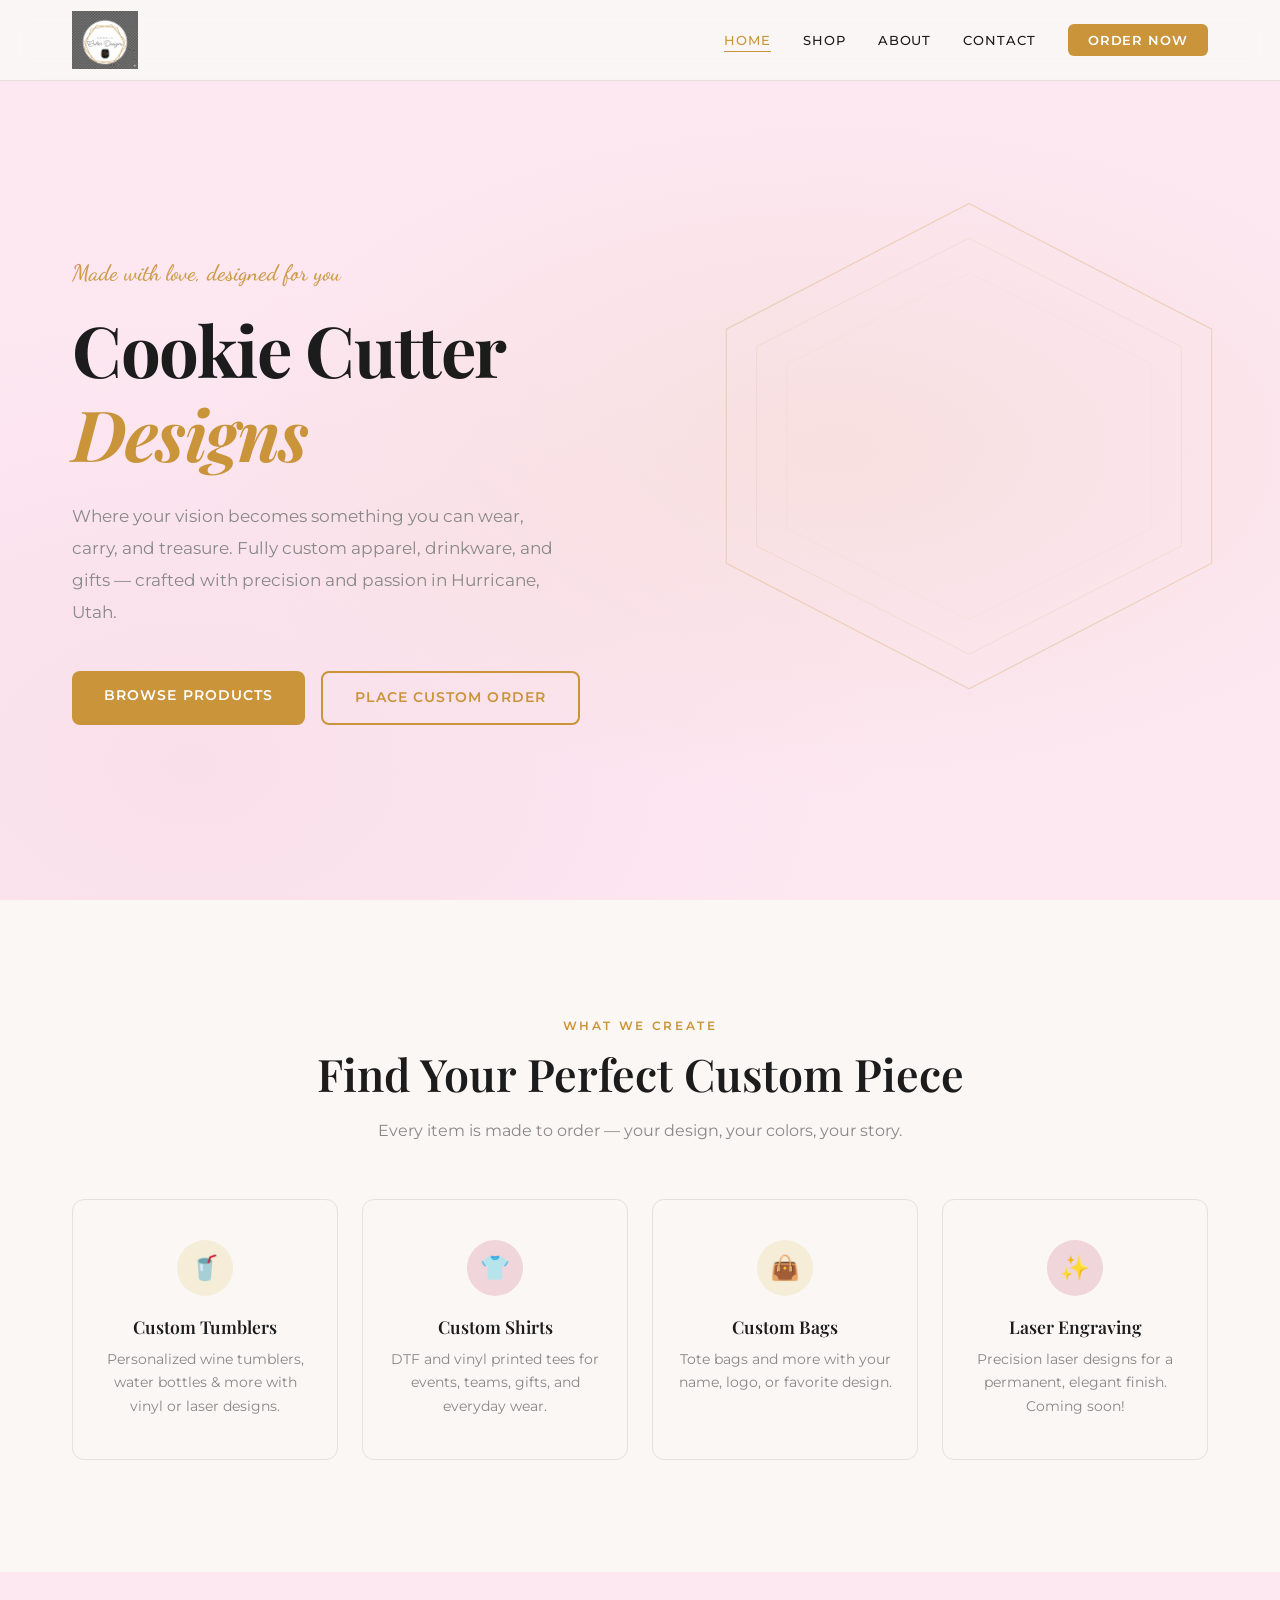
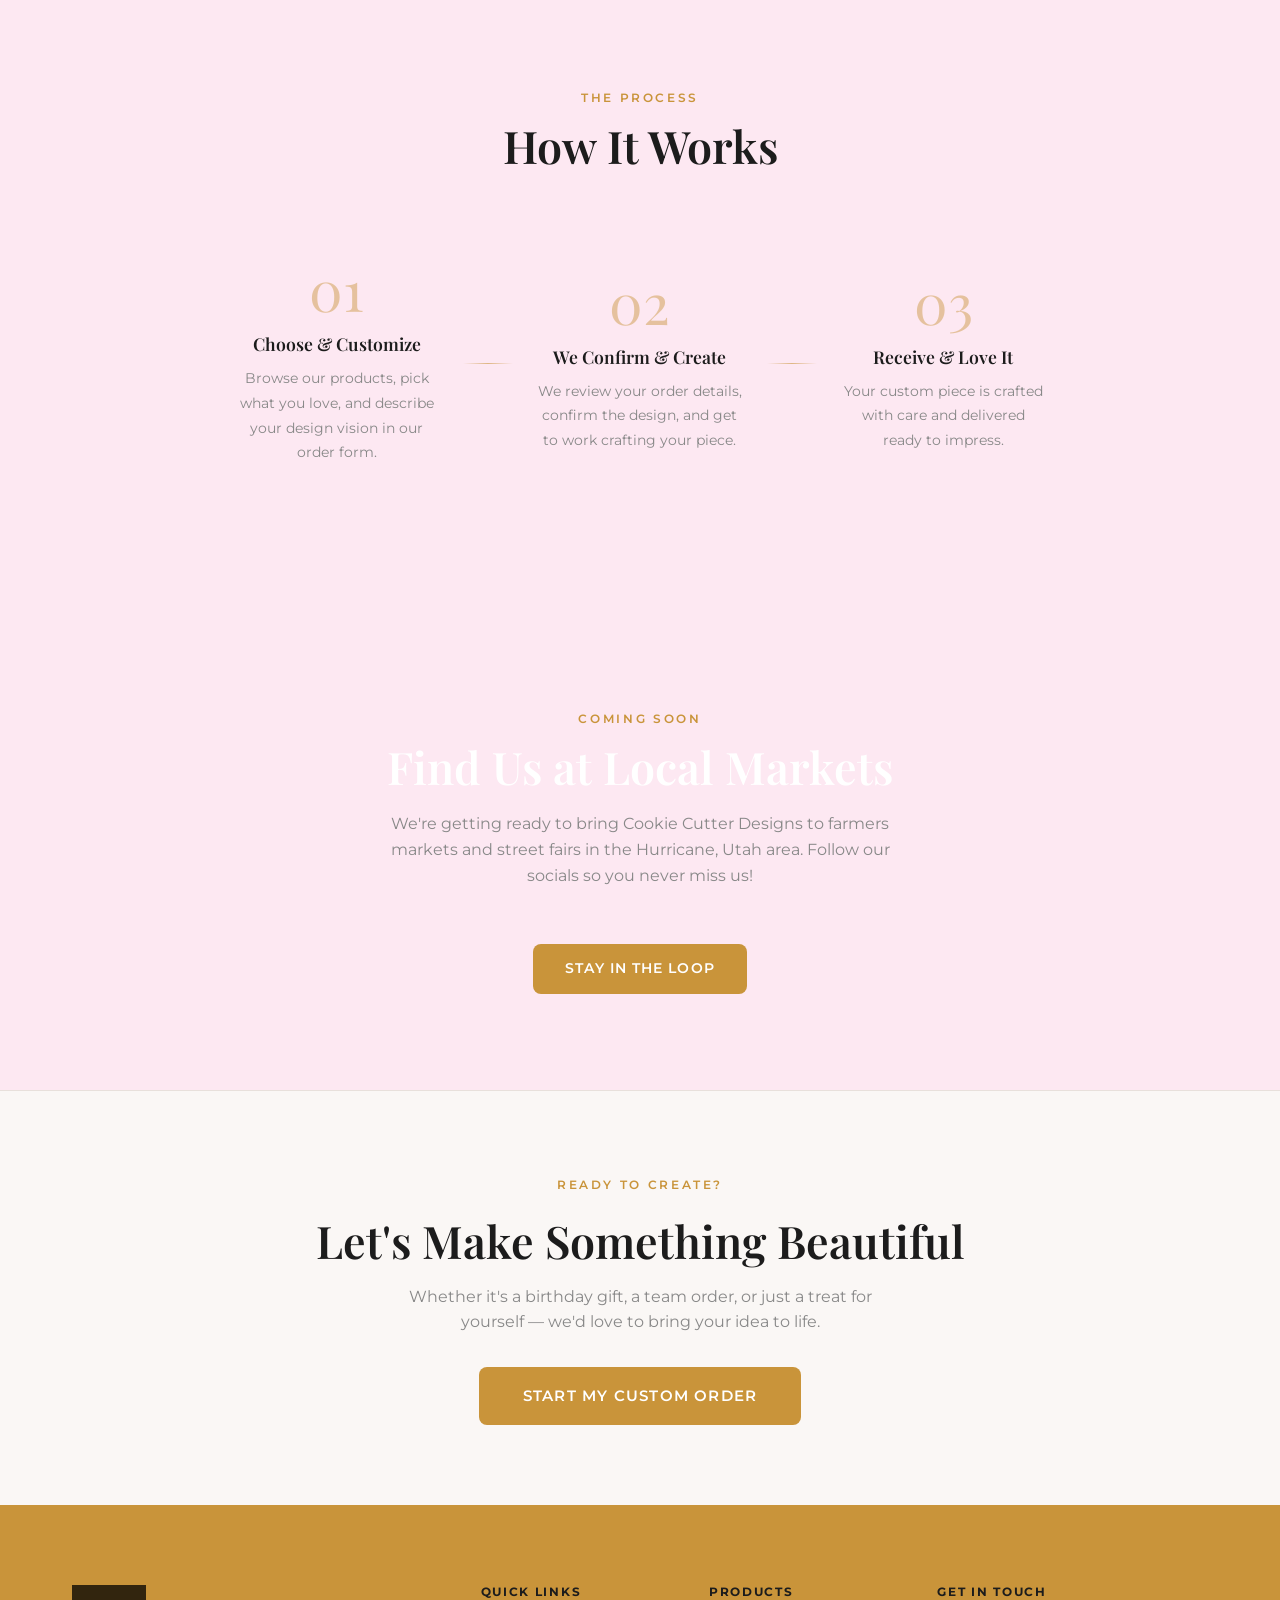
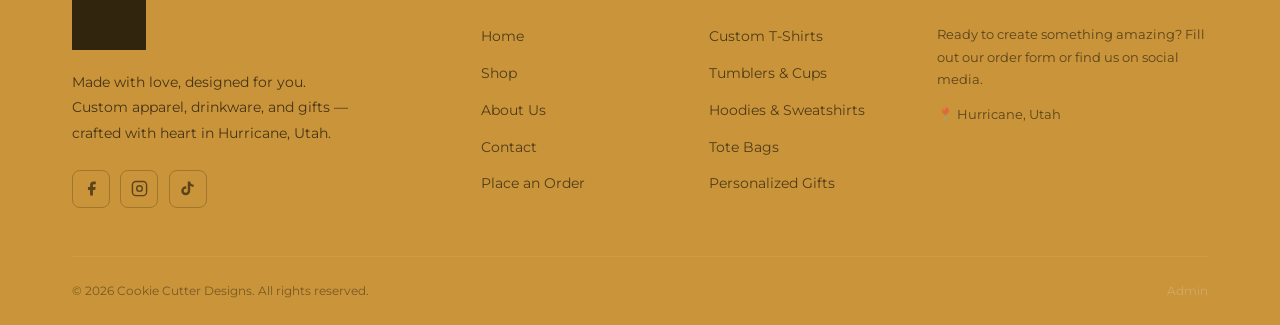
==== commit 05dd2456: "Change DTG to DTF throughout site Co-Authored-By: Claude Sonnet 4.6 <noreply@anthropic.com>" ====
--- a/index.html
+++ b/index.html
@@ -4,7 +4,7 @@
     <meta charset="UTF-8">
     <meta name="viewport" content="width=device-width, initial-scale=1.0">
     <title>Cookie Cutter Designs | Made with love, designed for you</title>
-    <meta name="description" content="Custom tumblers, shirts, bags & more. Vinyl, DTG & laser designs. Hurricane, Utah.">
+    <meta name="description" content="Custom tumblers, shirts, bags & more. Vinyl, DTF & laser designs. Hurricane, Utah.">
     <link rel="preconnect" href="https://fonts.googleapis.com">
     <link rel="preconnect" href="https://fonts.gstatic.com" crossorigin>
     <link href="https://fonts.googleapis.com/css2?family=Playfair+Display:ital,wght@0,400;0,600;0,700;1,400;1,600&family=Dancing+Script:wght@600;700&family=Montserrat:wght@300;400;500;600&display=swap" rel="stylesheet">
@@ -72,7 +72,7 @@
                 <a href="shop.html" class="feature-card feature-link">
                     <div class="feature-icon pink">👕</div>
                     <h4>Custom Shirts</h4>
-                    <p>DTG and vinyl printed tees for events, teams, gifts, and everyday wear.</p>
+                    <p>DTF and vinyl printed tees for events, teams, gifts, and everyday wear.</p>
                 </a>
                 <a href="shop.html" class="feature-card feature-link">
                     <div class="feature-icon gold">👜</div>
--- a/styles.css
+++ b/styles.css
@@ -678,7 +678,7 @@
 
 /* ===== FOOTER ===== */
 .footer {
-    background: var(--dark-rose);
+    background: var(--gold);
     padding: 5rem 0 0;
 }
 
@@ -694,11 +694,11 @@
     height: 65px;
     width: auto;
     margin-bottom: 1.25rem;
-    filter: brightness(0) invert(1);
-    opacity: 0.85;
+    filter: brightness(0);
+    opacity: 0.75;
 }
 .footer-brand p {
-    color: rgba(255,255,255,0.55);
+    color: rgba(0,0,0,0.65);
     font-size: 0.88rem;
     line-height: 1.8;
     margin-bottom: 1.5rem;
@@ -710,15 +710,15 @@
     width: 38px; height: 38px;
     border-radius: 8px;
     display: flex; align-items: center; justify-content: center;
-    border: 1px solid rgba(255,255,255,0.14);
-    color: rgba(255,255,255,0.55);
+    border: 1px solid rgba(0,0,0,0.2);
+    color: rgba(0,0,0,0.55);
     transition: var(--transition);
 }
-.social-link:hover { border-color: var(--gold); color: var(--gold); background: rgba(201,148,58,0.08); }
+.social-link:hover { border-color: var(--white); color: var(--white); background: rgba(255,255,255,0.15); }
 .social-link svg { width: 17px; height: 17px; }
 
 .footer-col h5 {
-    color: var(--white);
+    color: var(--black);
     font-family: var(--font-body);
     font-size: 0.75rem;
     font-weight: 700;
@@ -728,29 +728,29 @@
 }
 .footer-col ul { display: flex; flex-direction: column; gap: 0.7rem; }
 .footer-col li a {
-    color: rgba(255,255,255,0.55);
+    color: rgba(0,0,0,0.6);
     font-size: 0.88rem;
     transition: color 0.2s;
 }
-.footer-col li a:hover { color: var(--gold); }
+.footer-col li a:hover { color: var(--white); }
 
 .contact-item {
     display: flex;
     align-items: flex-start;
     gap: 0.65rem;
-    color: rgba(255,255,255,0.55);
+    color: rgba(0,0,0,0.6);
     font-size: 0.88rem;
     margin-bottom: 1rem;
 }
-.contact-item svg { width: 16px; height: 16px; flex-shrink: 0; color: var(--gold); margin-top: 2px; }
+.contact-item svg { width: 16px; height: 16px; flex-shrink: 0; color: var(--black); margin-top: 2px; }
 .contact-item a { transition: color 0.2s; }
-.contact-item a:hover { color: var(--gold); }
-.contact-note { color: rgba(255,255,255,0.45); font-size: 0.83rem; line-height: 1.7; }
+.contact-item a:hover { color: var(--white); }
+.contact-note { color: rgba(0,0,0,0.55); font-size: 0.83rem; line-height: 1.7; }
 
 .footer-bottom {
     padding: 1.5rem 0;
     text-align: center;
-    color: rgba(255,255,255,0.3);
+    color: rgba(0,0,0,0.4);
     font-size: 0.78rem;
 }
 
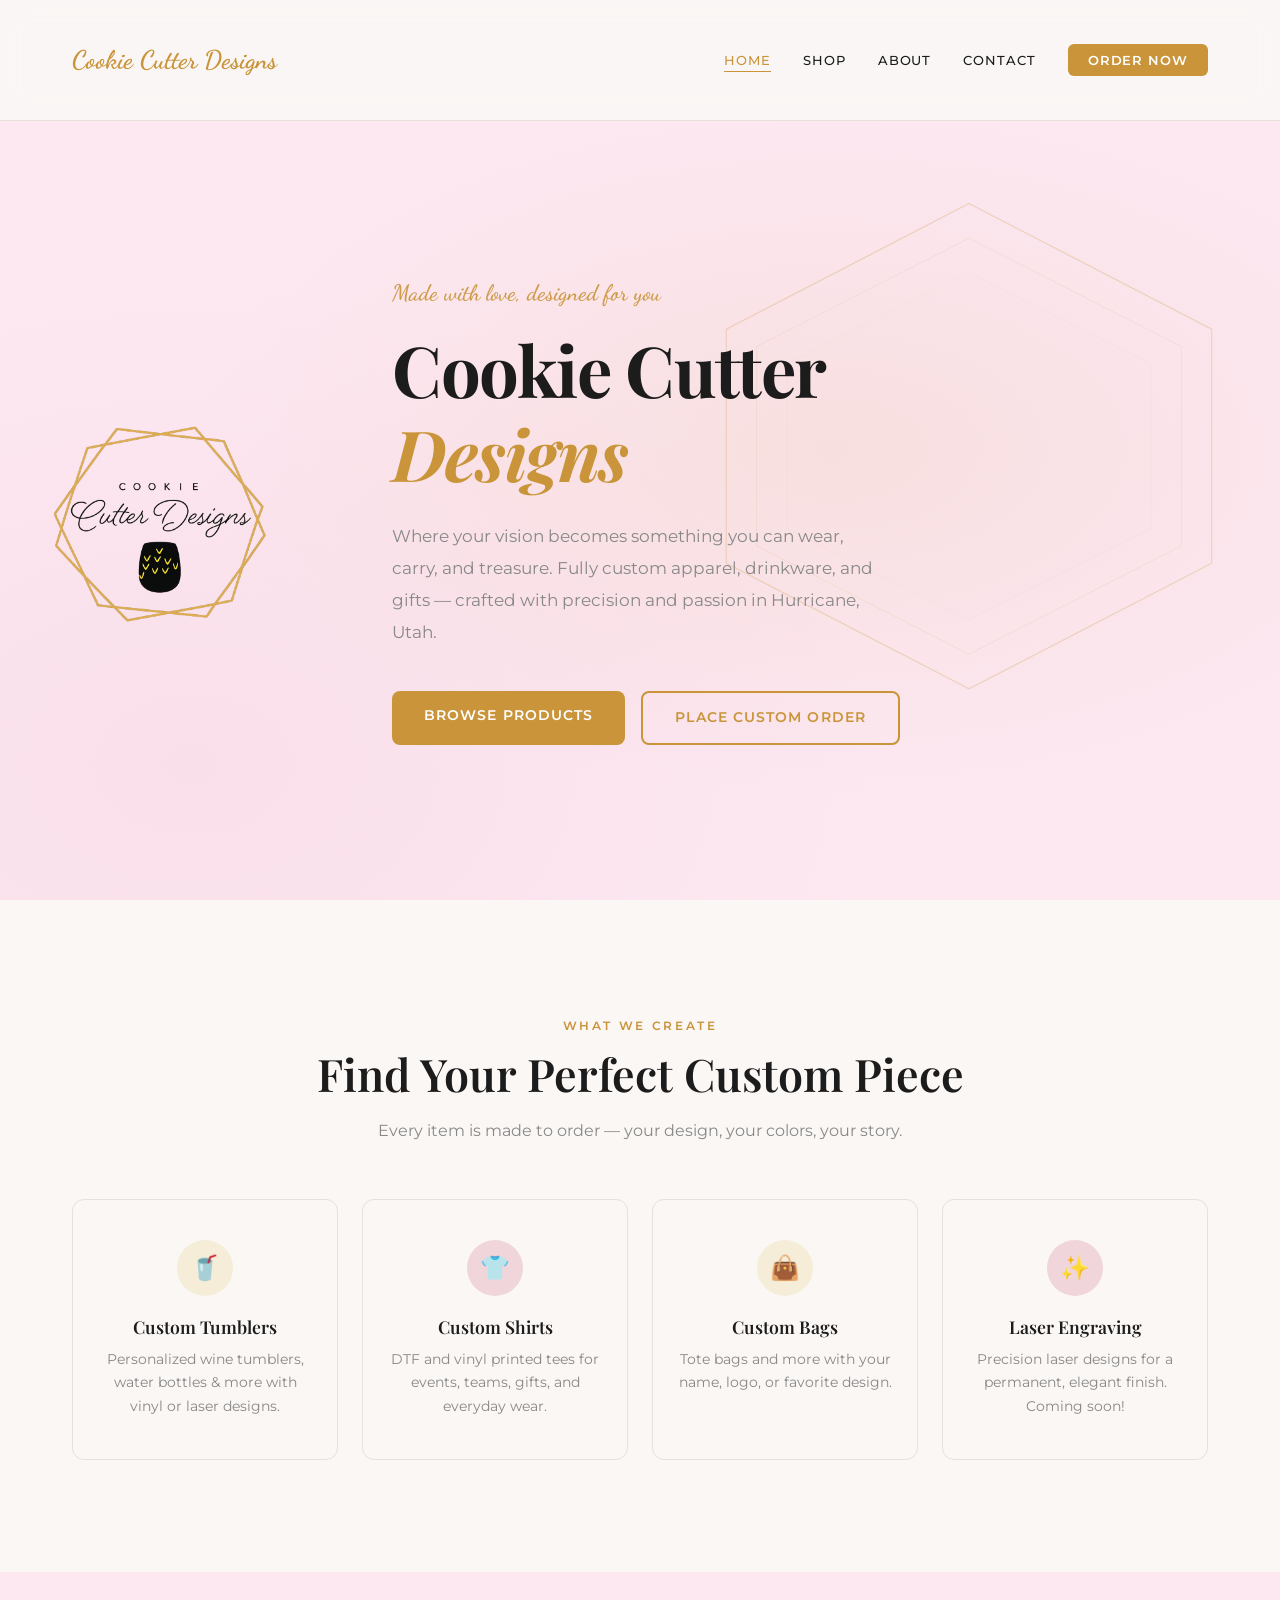
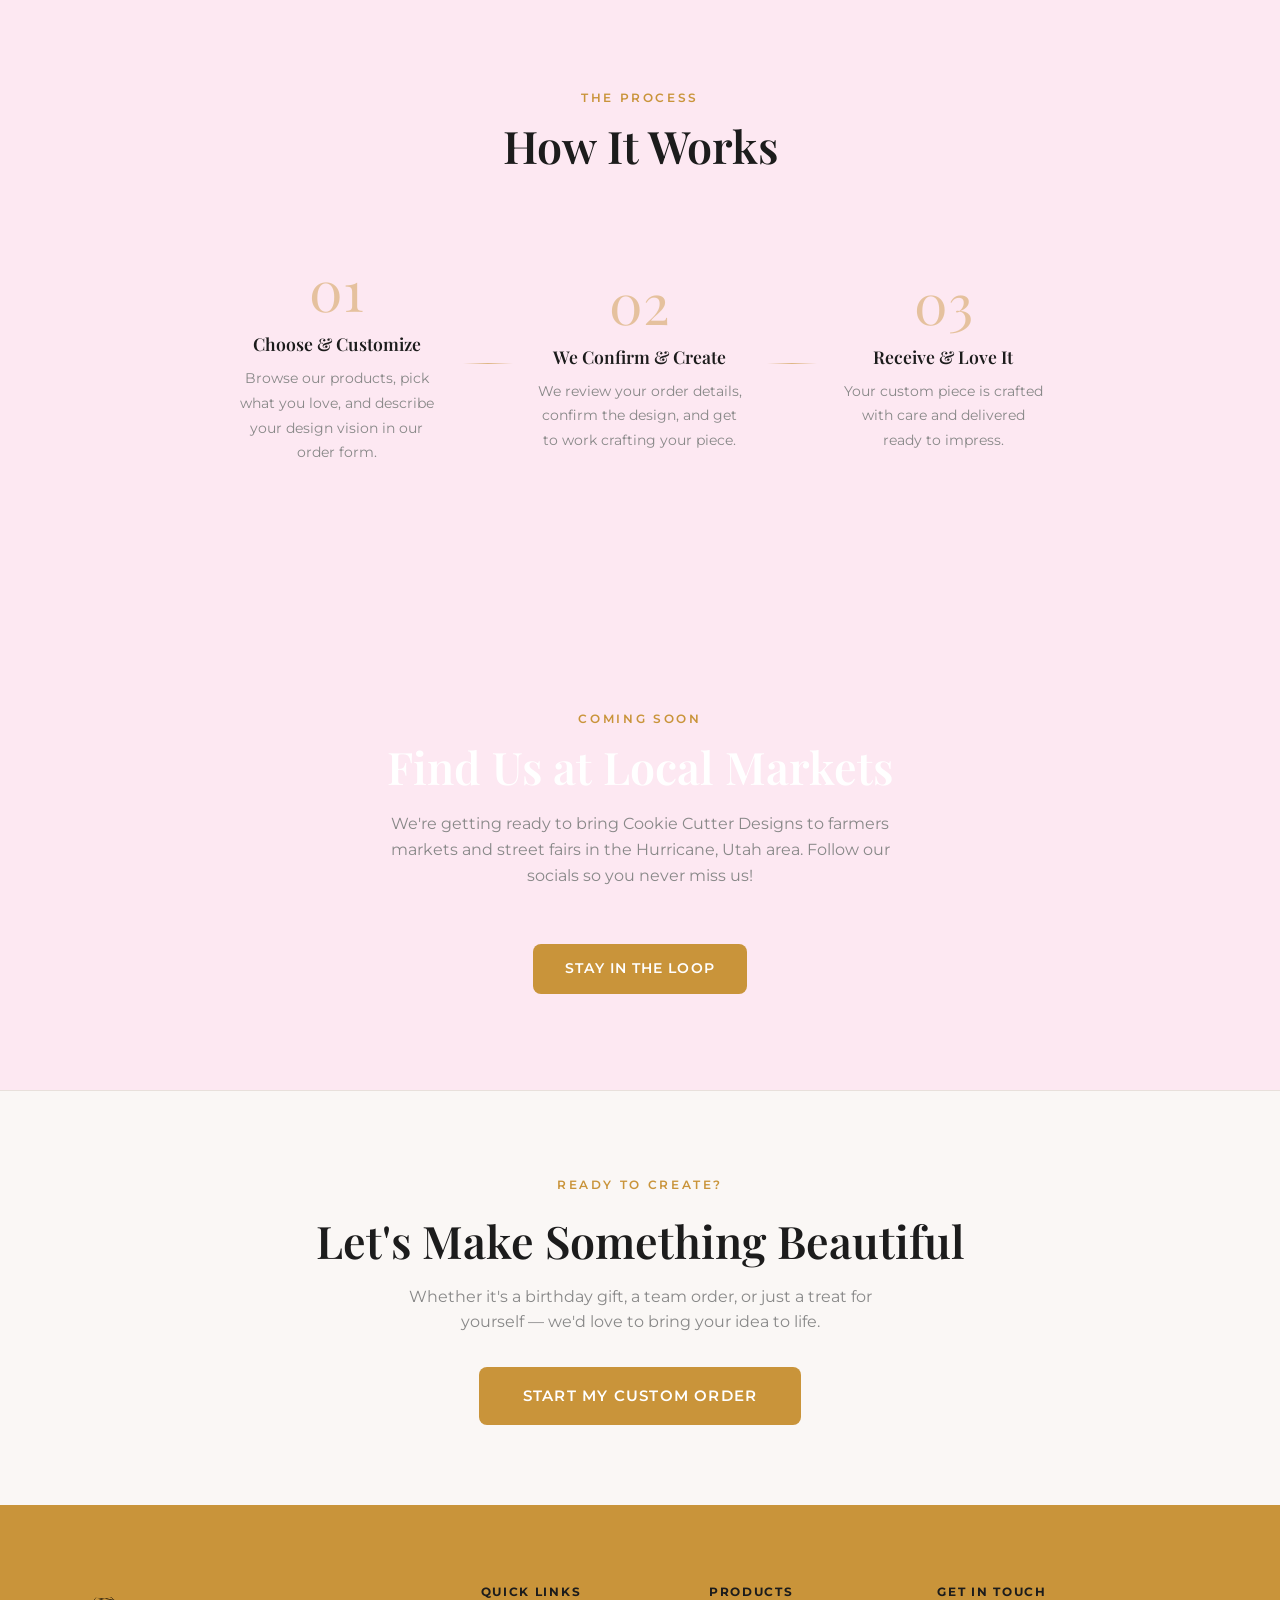
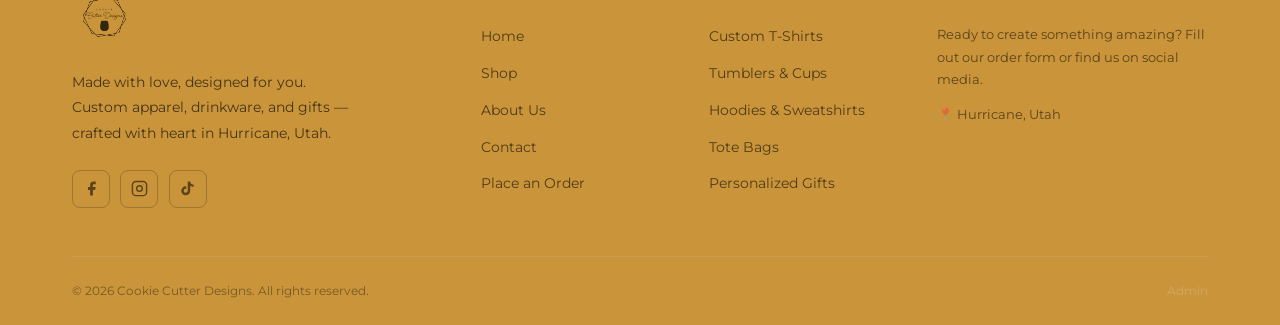
==== commit 9a0180a3: "Move logo to hero section on home page, use text logo in nav Co-Authored-By: Claude Sonnet 4.6 <nore" ====
--- a/index.html
+++ b/index.html
@@ -15,8 +15,8 @@
     <!-- NAVIGATION -->
     <nav class="navbar" id="navbar">
         <div class="nav-container">
-            <a href="index.html" class="nav-logo">
-                <img src="images/logo.png" alt="Cookie Cutter Designs">
+            <a href="index.html" class="nav-logo nav-logo-text-only">
+                <span class="nav-text-logo">Cookie Cutter Designs</span>
             </a>
             <ul class="nav-links" id="navLinks">
                 <li><a href="index.html" class="current">Home</a></li>
@@ -43,6 +43,9 @@
                 <line x1="580" y1="435" x2="300" y2="580" stroke="#C9943A" stroke-width="0.5" opacity="0.3"/>
                 <line x1="20" y1="435" x2="300" y2="580" stroke="#C9943A" stroke-width="0.5" opacity="0.3"/>
             </svg>
+        </div>
+        <div class="hero-logo-center">
+            <img src="images/logo.png" alt="Cookie Cutter Designs">
         </div>
         <div class="hero-content">
             <span class="hero-tagline">Made with love, designed for you</span>
--- a/styles.css
+++ b/styles.css
@@ -17,7 +17,7 @@
     --font-heading: 'Playfair Display', Georgia, serif;
     --font-body: 'Montserrat', sans-serif;
 
-    --nav-h: 80px;
+    --nav-h: 120px;
     --radius: 8px;
     --shadow: 0 4px 20px rgba(0,0,0,0.08);
     --shadow-lg: 0 8px 32px rgba(0,0,0,0.13);
@@ -157,7 +157,7 @@
 }
 
 .nav-logo img {
-    height: 58px;
+    height: 116px;
     width: auto;
     object-fit: contain;
 }
@@ -802,6 +802,36 @@
     .hero-buttons .btn-primary, .hero-buttons .btn-outline { width: 100%; text-align: center; }
 }
 
+/* ===== HOME PAGE: TEXT NAV LOGO ===== */
+.nav-text-logo {
+    font-family: 'Dancing Script', cursive;
+    font-size: 1.6rem;
+    font-weight: 700;
+    color: var(--gold);
+    white-space: nowrap;
+}
+
+/* ===== HOME PAGE: HERO CENTERED LOGO ===== */
+.hero-logo-center {
+    display: flex;
+    justify-content: center;
+    align-items: center;
+    position: relative;
+    z-index: 2;
+    padding: 2rem 0 0;
+}
+
+.hero-logo-center img {
+    width: 320px;
+    height: 320px;
+    object-fit: contain;
+    border-radius: 50%;
+}
+
+@media (max-width: 768px) {
+    .hero-logo-center img { width: 220px; height: 220px; }
+}
+
 /* ===== DANCING SCRIPT TAGLINE ===== */
 @import url('https://fonts.googleapis.com/css2?family=Dancing+Script:wght@600;700&display=swap');
 
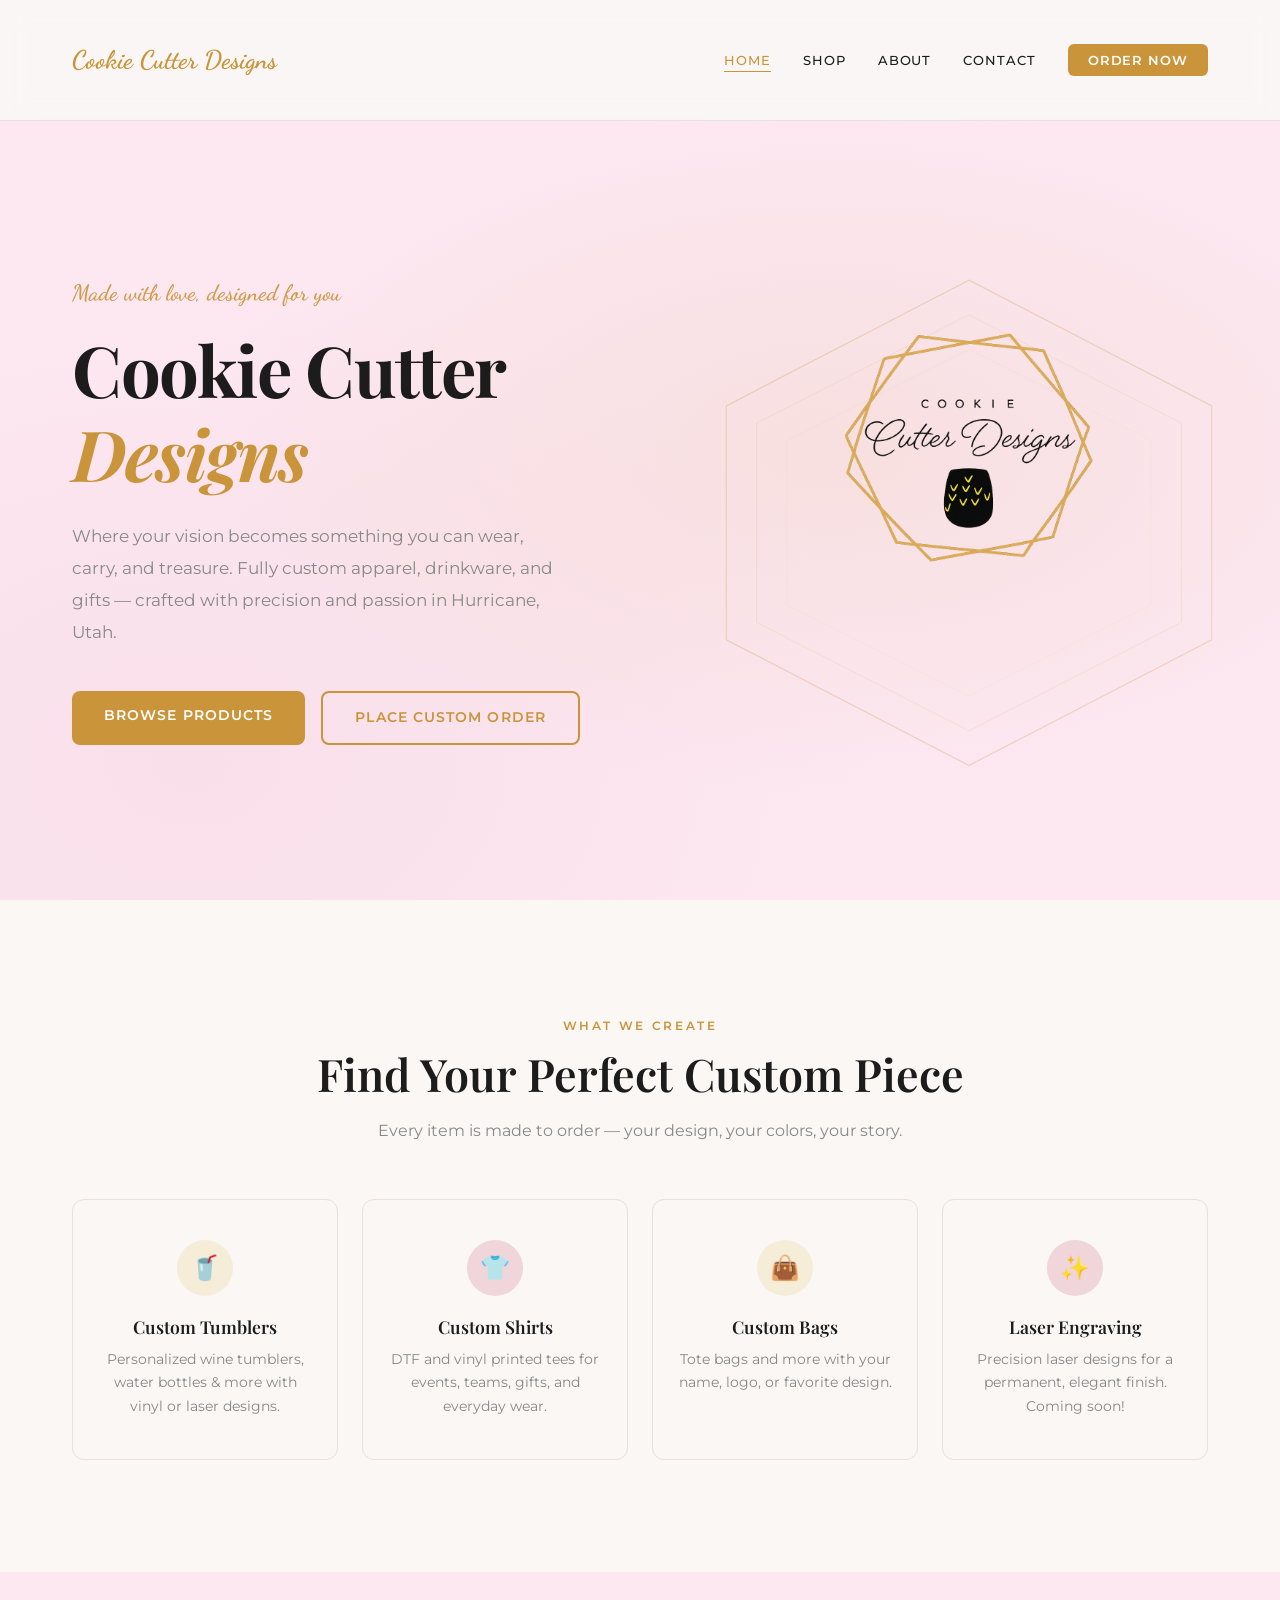
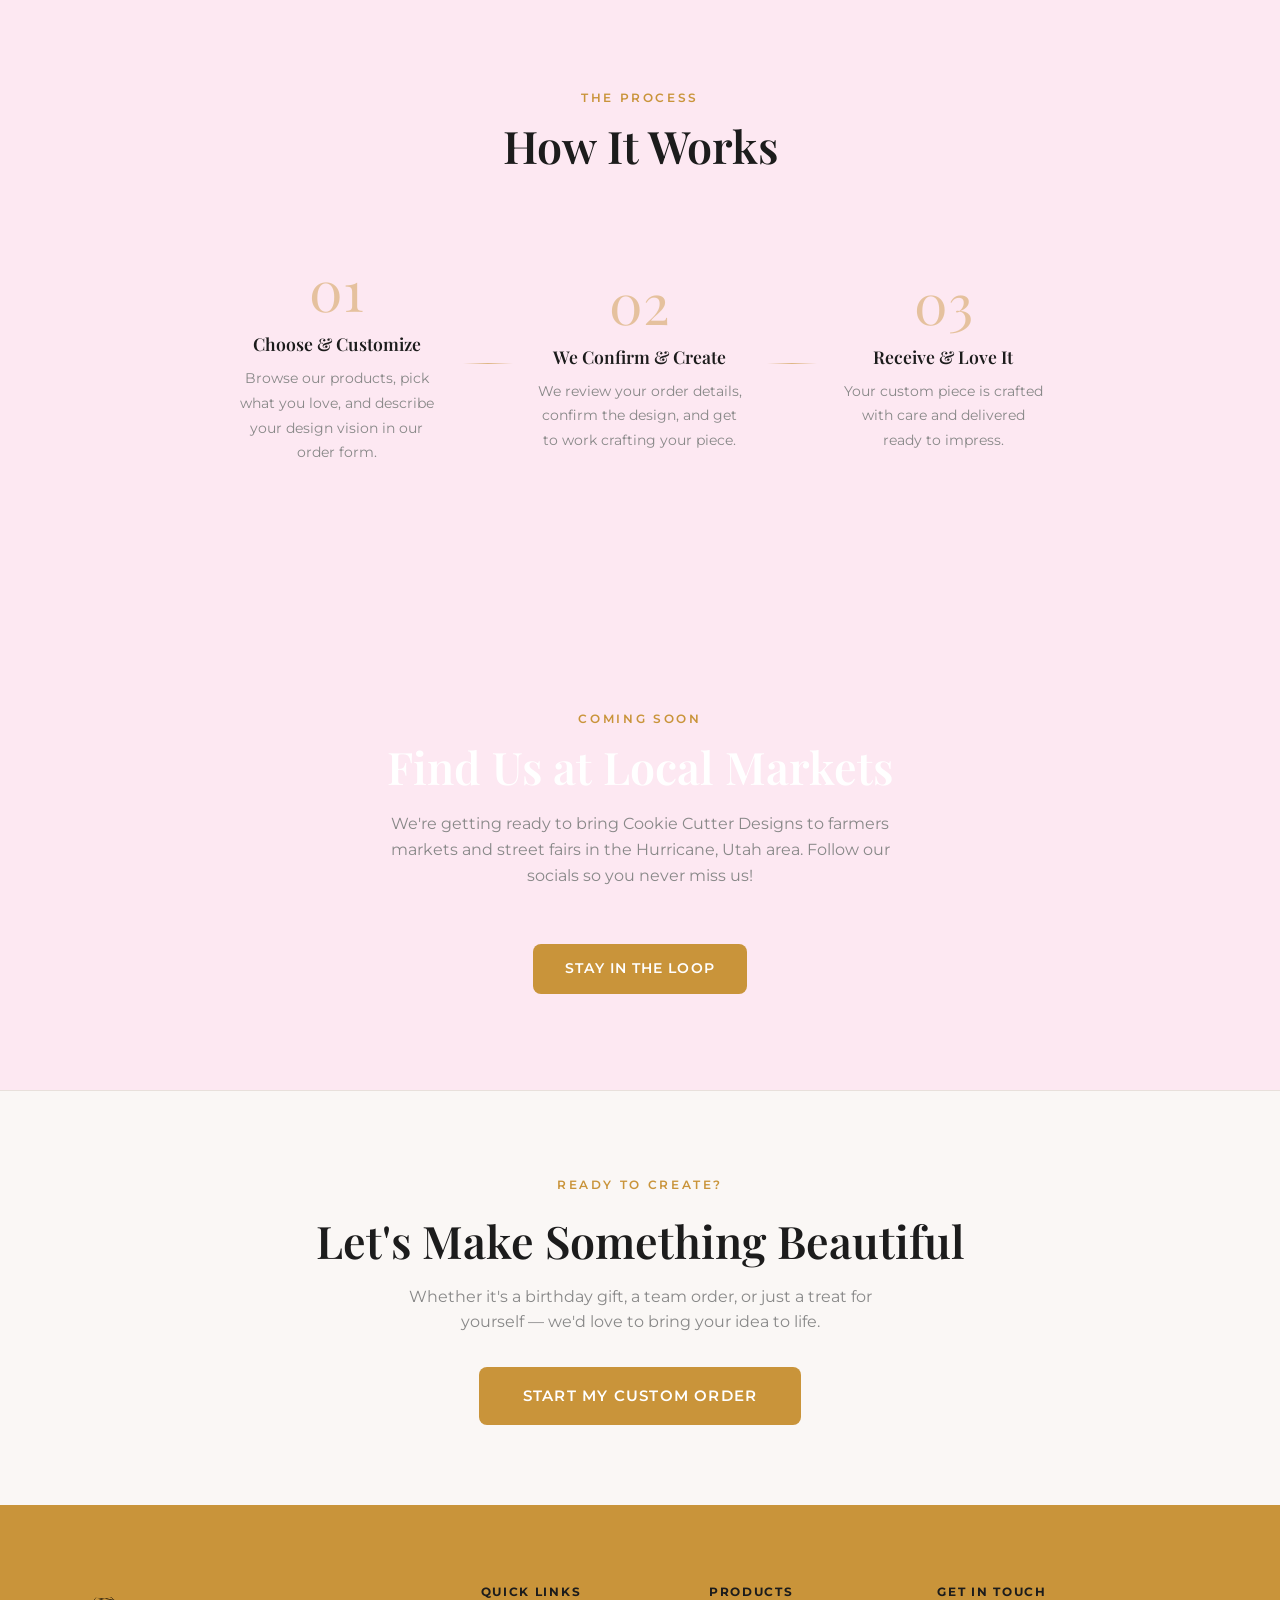
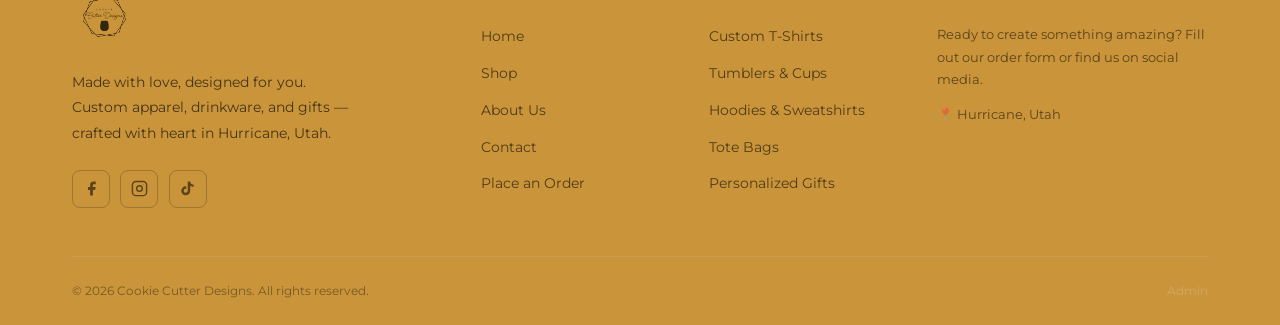
==== commit 40fe1461: "Place logo centered inside hero hexagon Co-Authored-By: Claude Sonnet 4.6 <noreply@anthropic.com>" ====
--- a/index.html
+++ b/index.html
@@ -33,7 +33,7 @@
 
     <!-- HERO -->
     <section class="hero">
-        <div class="hero-bg-geo" aria-hidden="true">
+        <div class="hero-bg-geo">
             <svg viewBox="0 0 600 600" fill="none" xmlns="http://www.w3.org/2000/svg">
                 <polygon points="300,20 580,165 580,435 300,580 20,435 20,165" stroke="#C9943A" stroke-width="1.5" fill="none" opacity="0.4"/>
                 <polygon points="300,60 545,185 545,415 300,540 55,415 55,185" stroke="#C9943A" stroke-width="1" fill="none" opacity="0.25"/>
@@ -43,9 +43,7 @@
                 <line x1="580" y1="435" x2="300" y2="580" stroke="#C9943A" stroke-width="0.5" opacity="0.3"/>
                 <line x1="20" y1="435" x2="300" y2="580" stroke="#C9943A" stroke-width="0.5" opacity="0.3"/>
             </svg>
-        </div>
-        <div class="hero-logo-center">
-            <img src="images/logo.png" alt="Cookie Cutter Designs">
+            <img src="images/logo.png" alt="Cookie Cutter Designs" class="hero-geo-logo">
         </div>
         <div class="hero-content">
             <span class="hero-tagline">Made with love, designed for you</span>
--- a/styles.css
+++ b/styles.css
@@ -349,9 +349,25 @@
     transform: translateY(-50%);
     width: min(520px, 45vw);
     pointer-events: none;
+    display: flex;
+    align-items: center;
+    justify-content: center;
+}
+.hero-bg-geo svg {
+    width: 100%;
+    height: auto;
+    position: absolute;
+    top: 0; left: 0;
     opacity: 0.55;
 }
-.hero-bg-geo svg { width: 100%; height: auto; }
+.hero-geo-logo {
+    position: relative;
+    z-index: 2;
+    width: 72%;
+    height: auto;
+    object-fit: contain;
+    border-radius: 50%;
+}
 
 .hero-content {
     position: relative;
@@ -811,26 +827,6 @@
     white-space: nowrap;
 }
 
-/* ===== HOME PAGE: HERO CENTERED LOGO ===== */
-.hero-logo-center {
-    display: flex;
-    justify-content: center;
-    align-items: center;
-    position: relative;
-    z-index: 2;
-    padding: 2rem 0 0;
-}
-
-.hero-logo-center img {
-    width: 320px;
-    height: 320px;
-    object-fit: contain;
-    border-radius: 50%;
-}
-
-@media (max-width: 768px) {
-    .hero-logo-center img { width: 220px; height: 220px; }
-}
 
 /* ===== DANCING SCRIPT TAGLINE ===== */
 @import url('https://fonts.googleapis.com/css2?family=Dancing+Script:wght@600;700&display=swap');
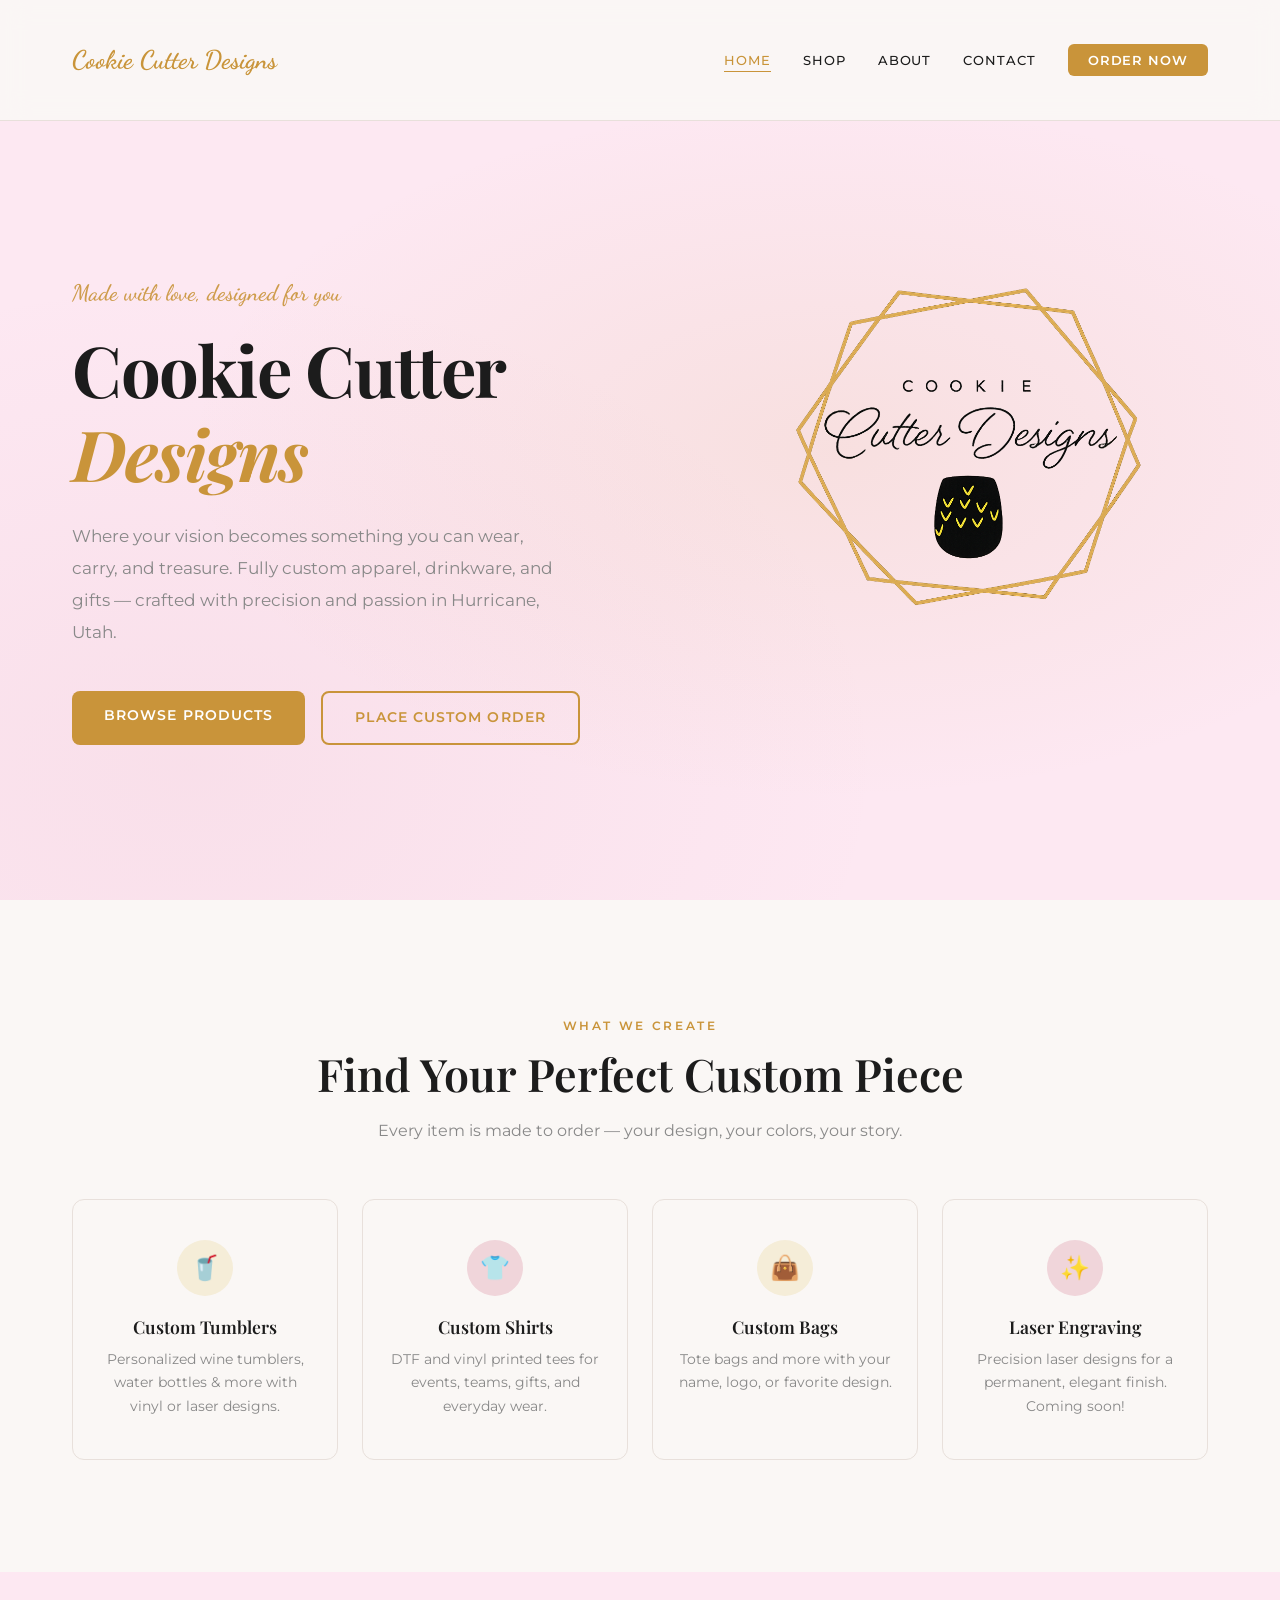
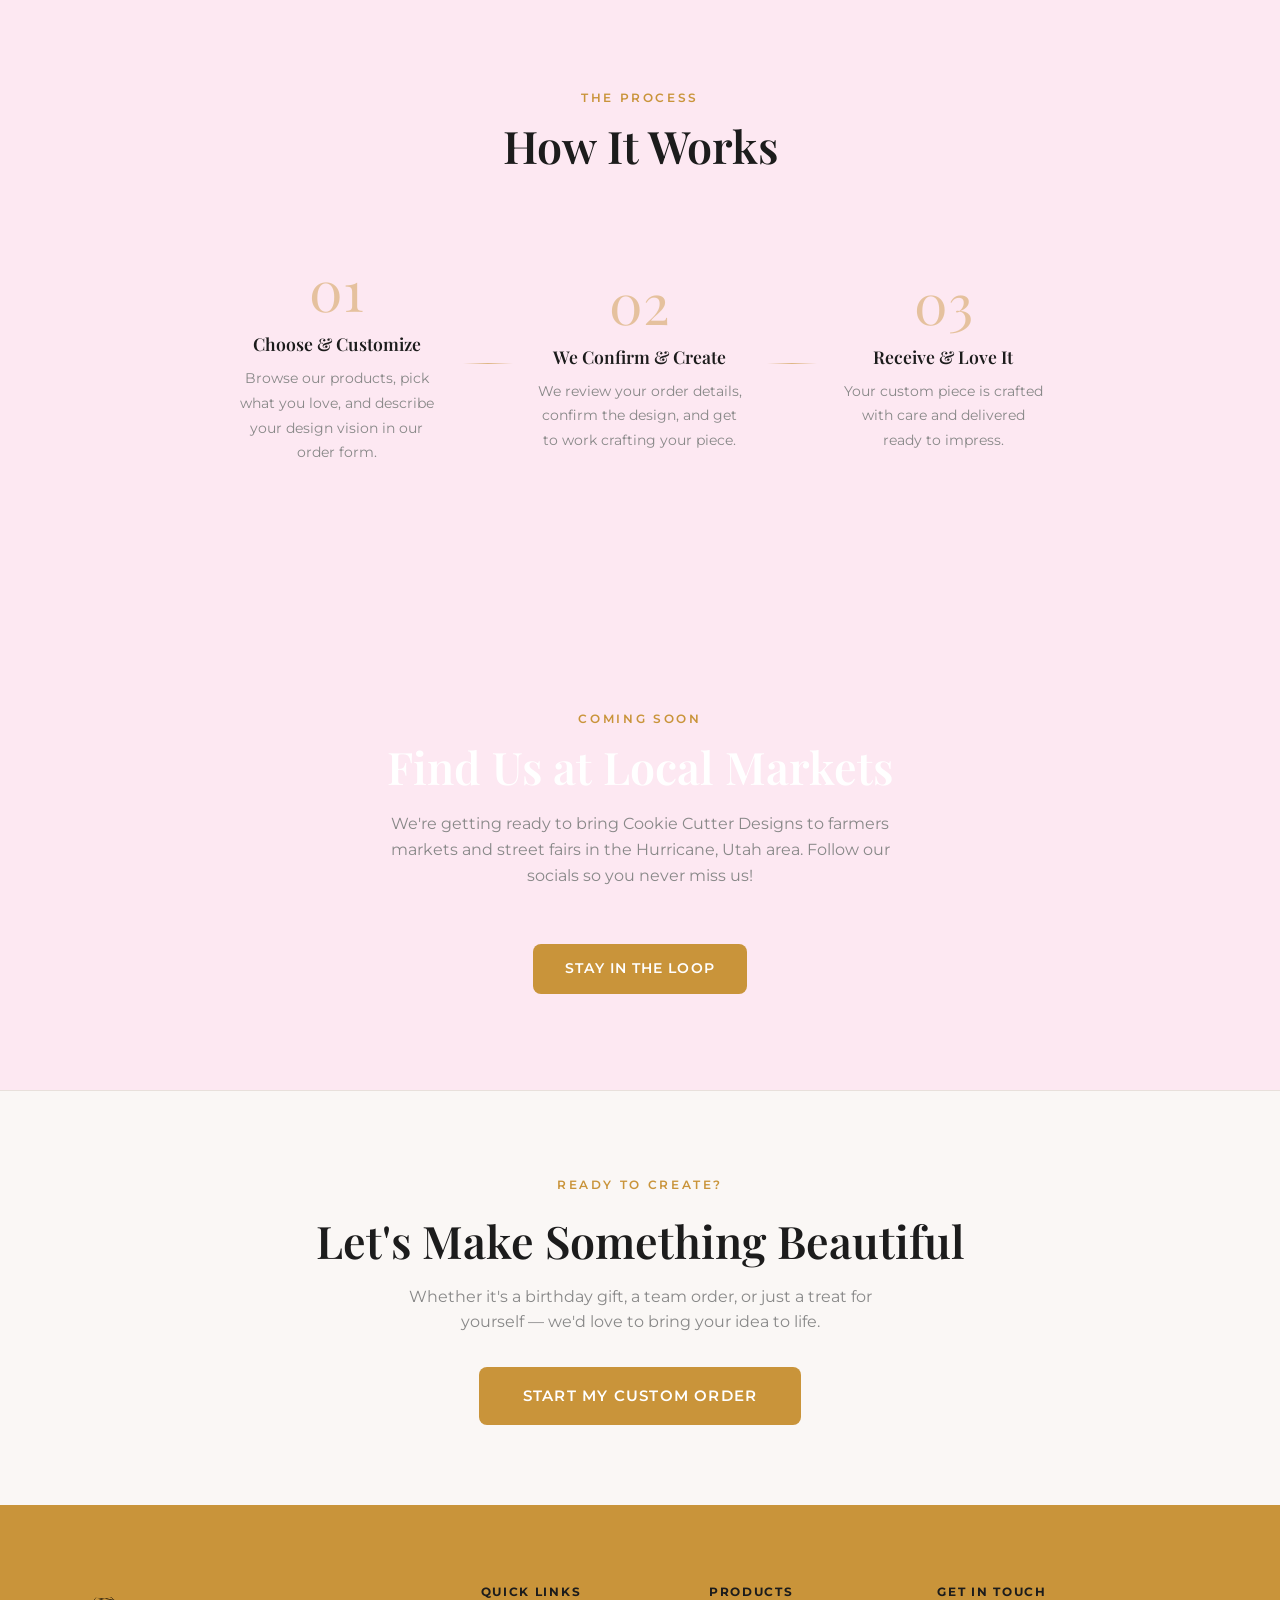
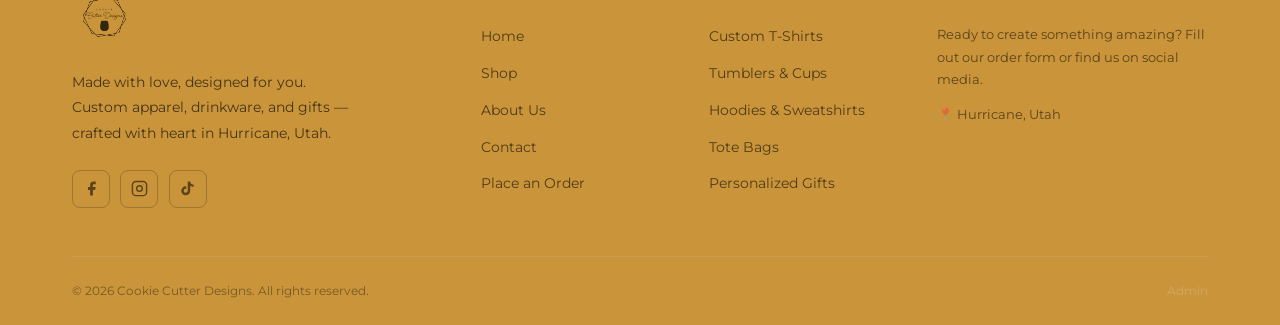
==== commit 3ec86bb7: "Remove hexagon, replace with full-size logo in hero Co-Authored-By: Claude Sonnet 4.6 <noreply@anthr" ====
--- a/index.html
+++ b/index.html
@@ -34,15 +34,6 @@
     <!-- HERO -->
     <section class="hero">
         <div class="hero-bg-geo">
-            <svg viewBox="0 0 600 600" fill="none" xmlns="http://www.w3.org/2000/svg">
-                <polygon points="300,20 580,165 580,435 300,580 20,435 20,165" stroke="#C9943A" stroke-width="1.5" fill="none" opacity="0.4"/>
-                <polygon points="300,60 545,185 545,415 300,540 55,415 55,185" stroke="#C9943A" stroke-width="1" fill="none" opacity="0.25"/>
-                <polygon points="300,100 510,205 510,395 300,500 90,395 90,205" stroke="#C9943A" stroke-width="0.75" fill="none" opacity="0.15"/>
-                <line x1="20" y1="165" x2="300" y2="20" stroke="#C9943A" stroke-width="0.5" opacity="0.3"/>
-                <line x1="580" y1="165" x2="300" y2="20" stroke="#C9943A" stroke-width="0.5" opacity="0.3"/>
-                <line x1="580" y1="435" x2="300" y2="580" stroke="#C9943A" stroke-width="0.5" opacity="0.3"/>
-                <line x1="20" y1="435" x2="300" y2="580" stroke="#C9943A" stroke-width="0.5" opacity="0.3"/>
-            </svg>
             <img src="images/logo.png" alt="Cookie Cutter Designs" class="hero-geo-logo">
         </div>
         <div class="hero-content">
--- a/styles.css
+++ b/styles.css
@@ -353,20 +353,10 @@
     align-items: center;
     justify-content: center;
 }
-.hero-bg-geo svg {
+.hero-geo-logo {
     width: 100%;
     height: auto;
-    position: absolute;
-    top: 0; left: 0;
-    opacity: 0.55;
-}
-.hero-geo-logo {
-    position: relative;
-    z-index: 2;
-    width: 72%;
-    height: auto;
     object-fit: contain;
-    border-radius: 50%;
 }
 
 .hero-content {
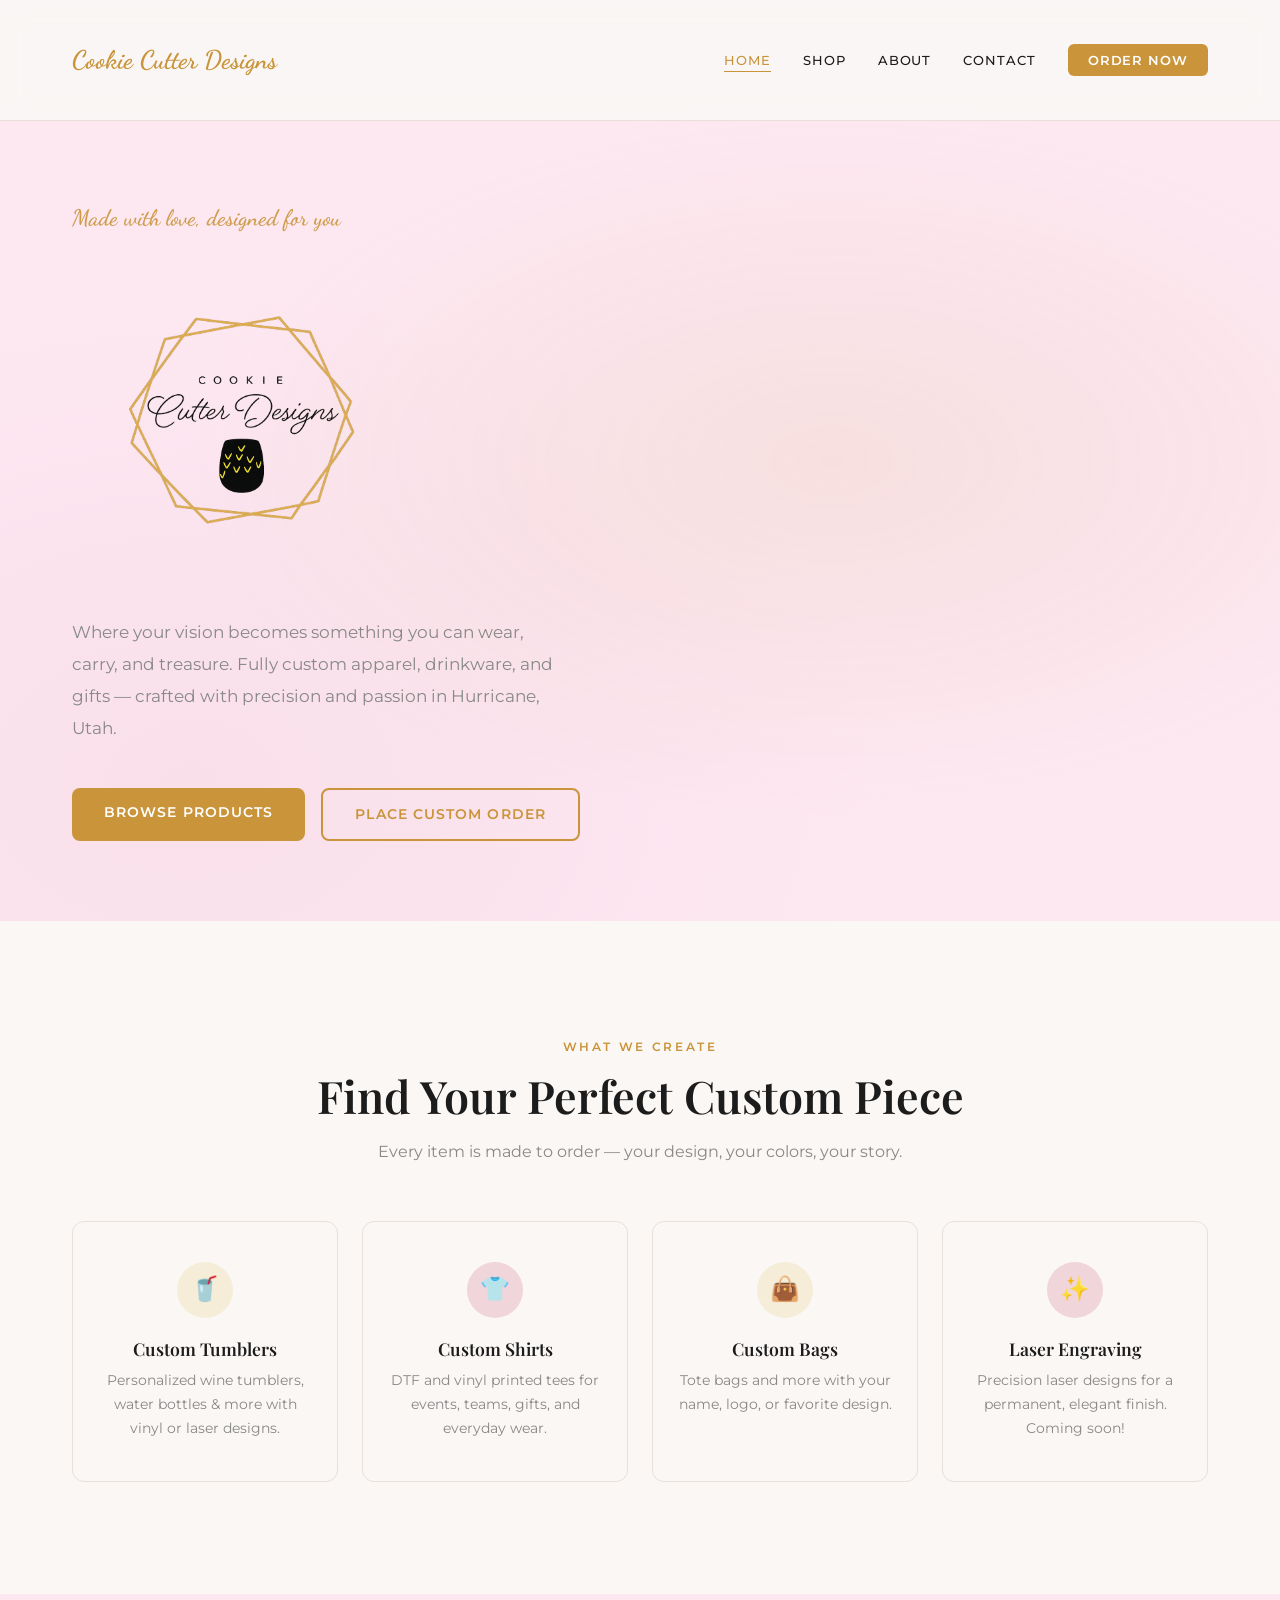
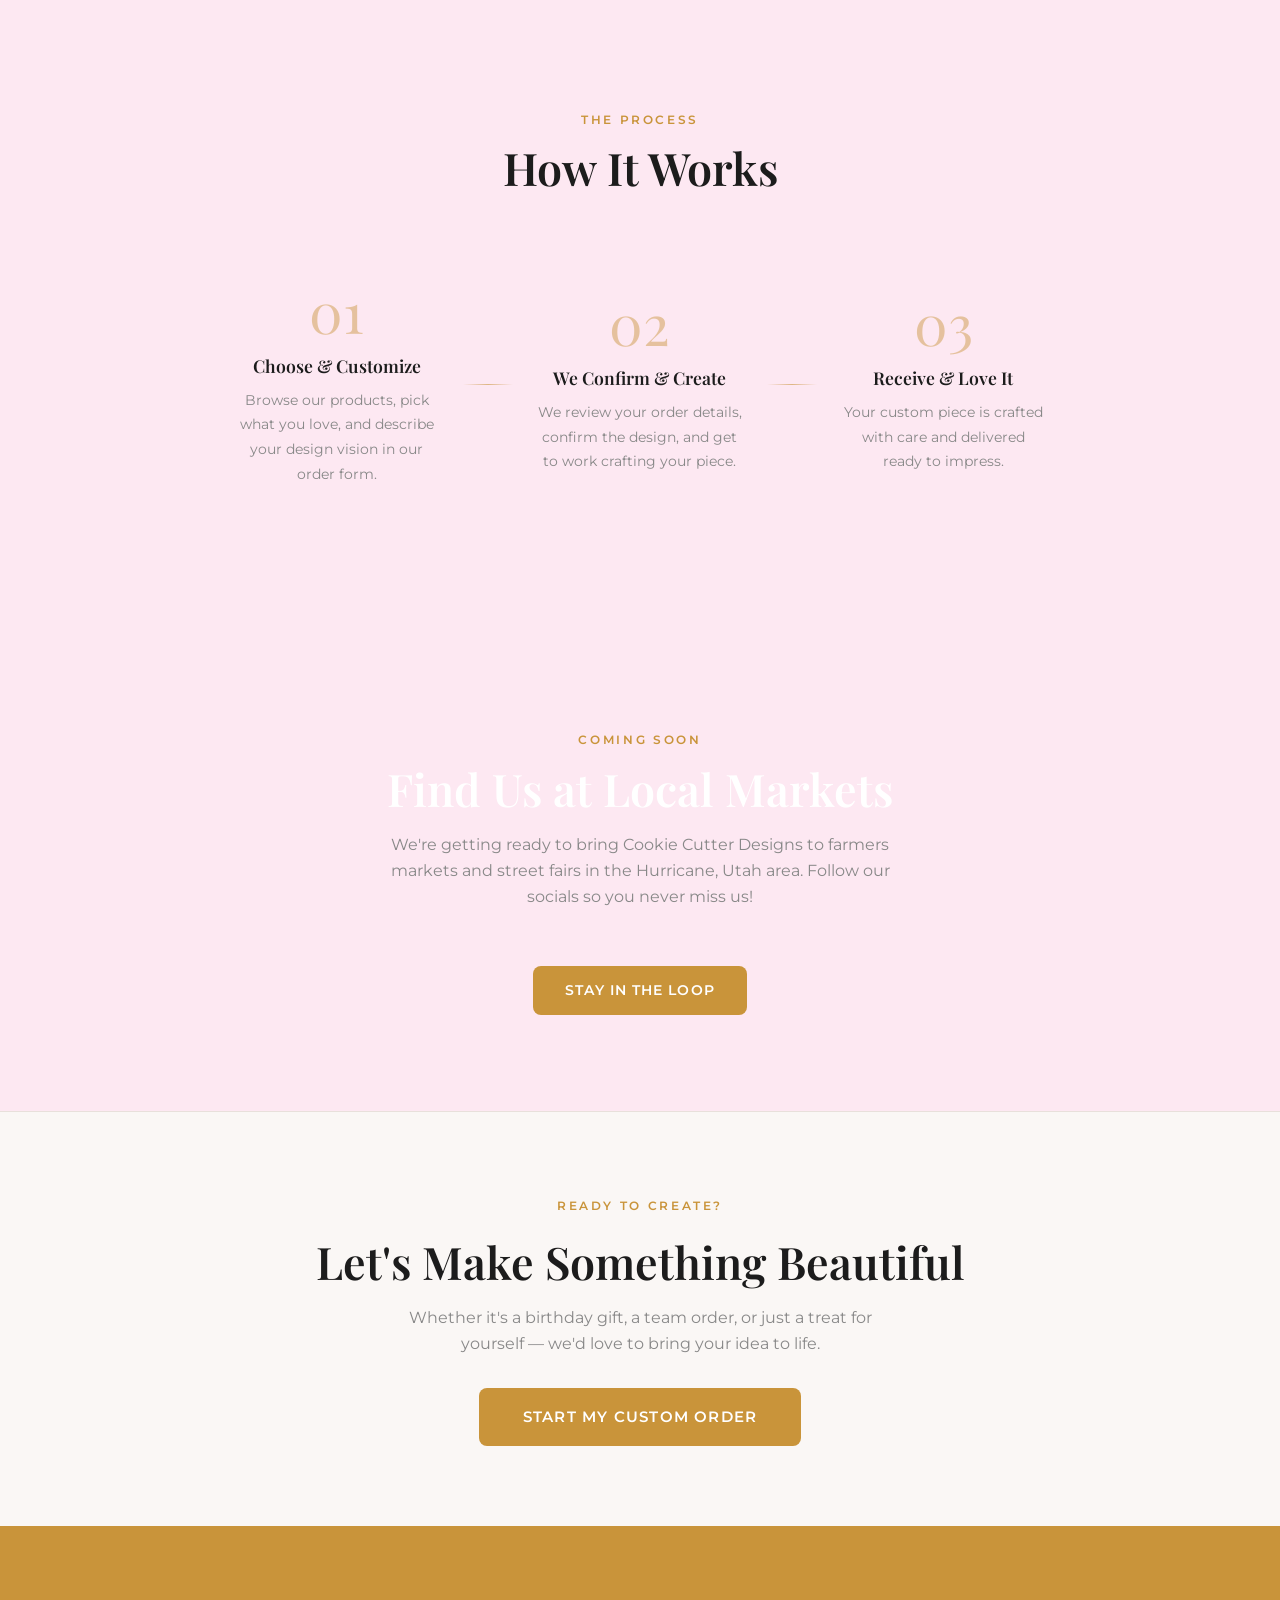
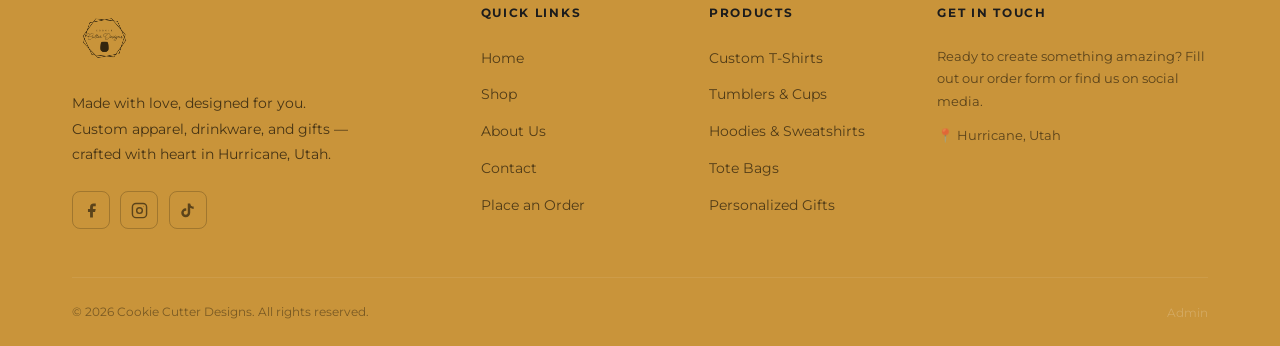
==== commit 636c06fa: "Replace hero title text with logo image Co-Authored-By: Claude Sonnet 4.6 <noreply@anthropic.com>" ====
--- a/index.html
+++ b/index.html
@@ -33,12 +33,9 @@
 
     <!-- HERO -->
     <section class="hero">
-        <div class="hero-bg-geo">
-            <img src="images/logo.png" alt="Cookie Cutter Designs" class="hero-geo-logo">
-        </div>
         <div class="hero-content">
             <span class="hero-tagline">Made with love, designed for you</span>
-            <h1>Cookie Cutter<br><em>Designs</em></h1>
+            <img src="images/logo.png" alt="Cookie Cutter Designs" class="hero-inline-logo">
             <p>Where your vision becomes something you can wear, carry, and treasure. Fully custom apparel, drinkware, and gifts — crafted with precision and passion in Hurricane, Utah.</p>
             <div class="hero-buttons">
                 <a href="shop.html" class="btn-primary">Browse Products</a>
--- a/styles.css
+++ b/styles.css
@@ -818,6 +818,15 @@
 }
 
 
+/* ===== HERO INLINE LOGO (replaces h1) ===== */
+.hero-inline-logo {
+    width: min(340px, 80%);
+    height: auto;
+    object-fit: contain;
+    display: block;
+    margin-bottom: 1.5rem;
+}
+
 /* ===== DANCING SCRIPT TAGLINE ===== */
 @import url('https://fonts.googleapis.com/css2?family=Dancing+Script:wght@600;700&display=swap');
 
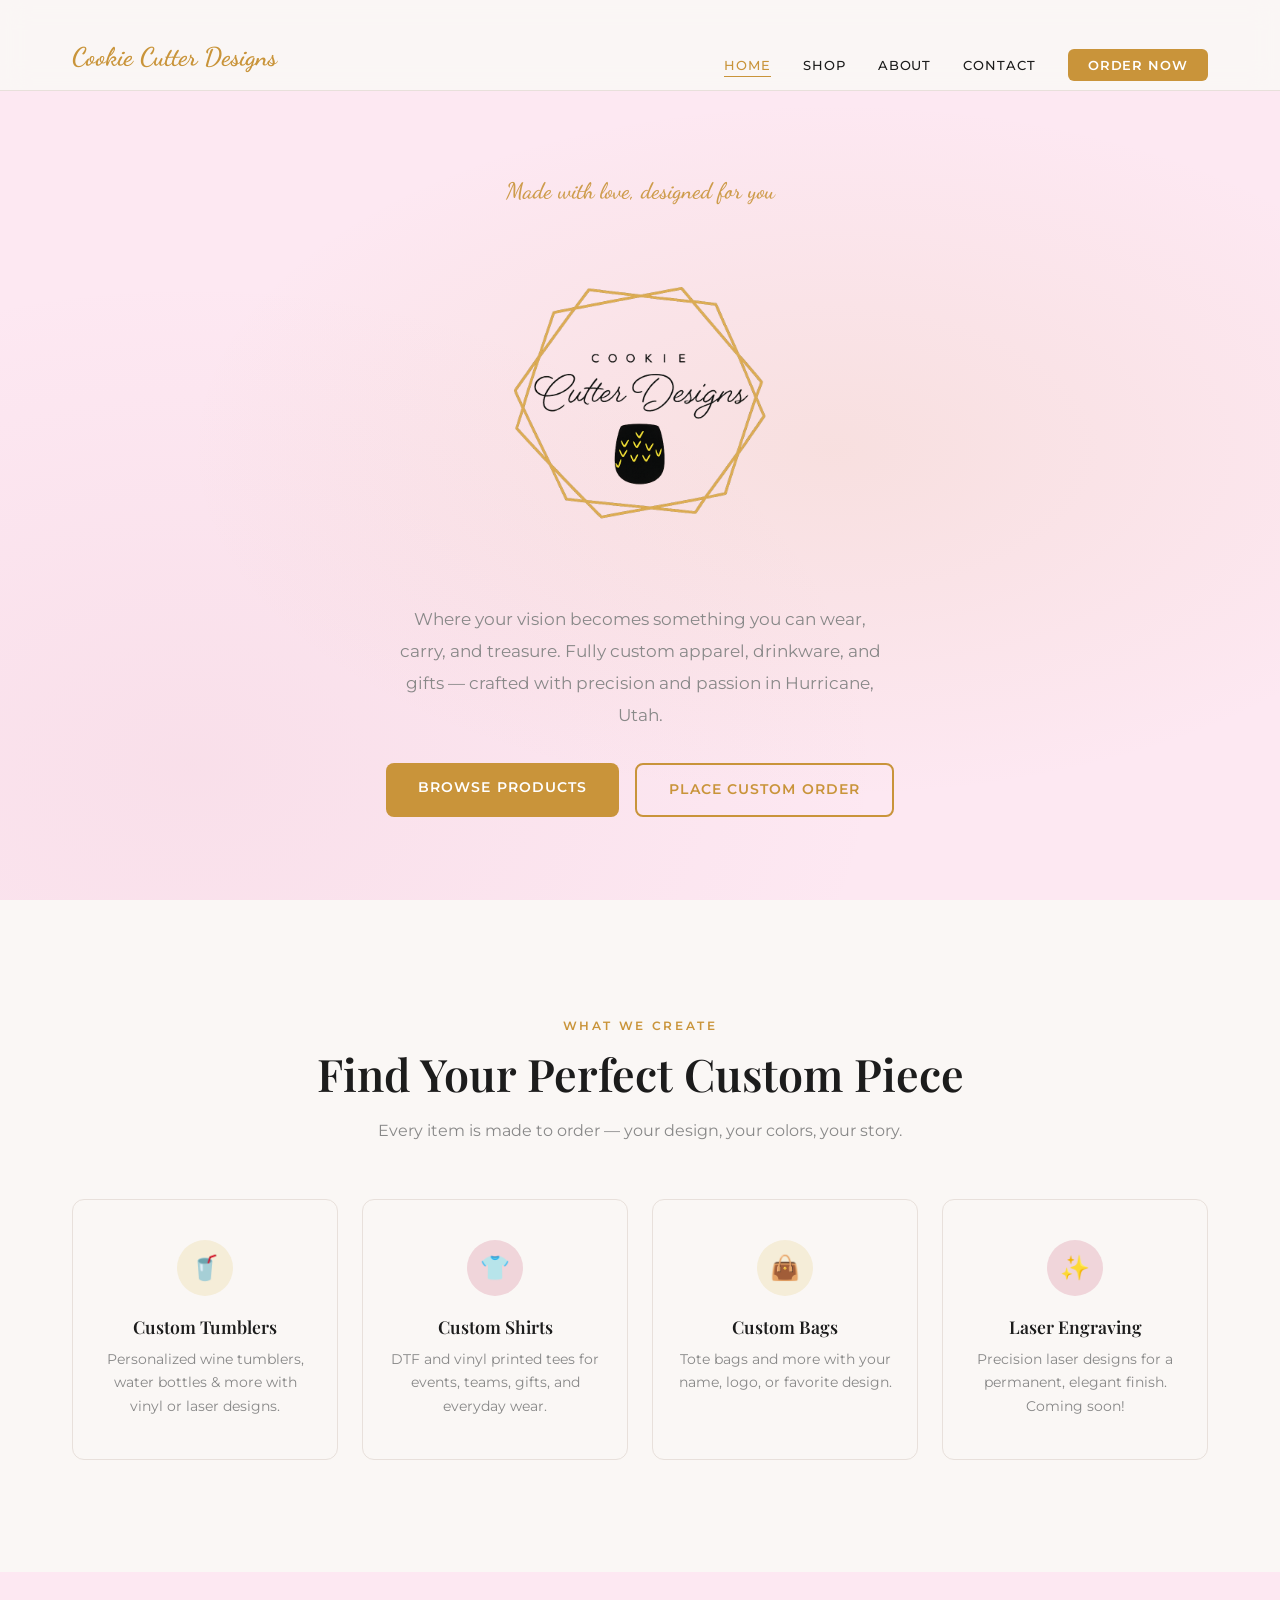
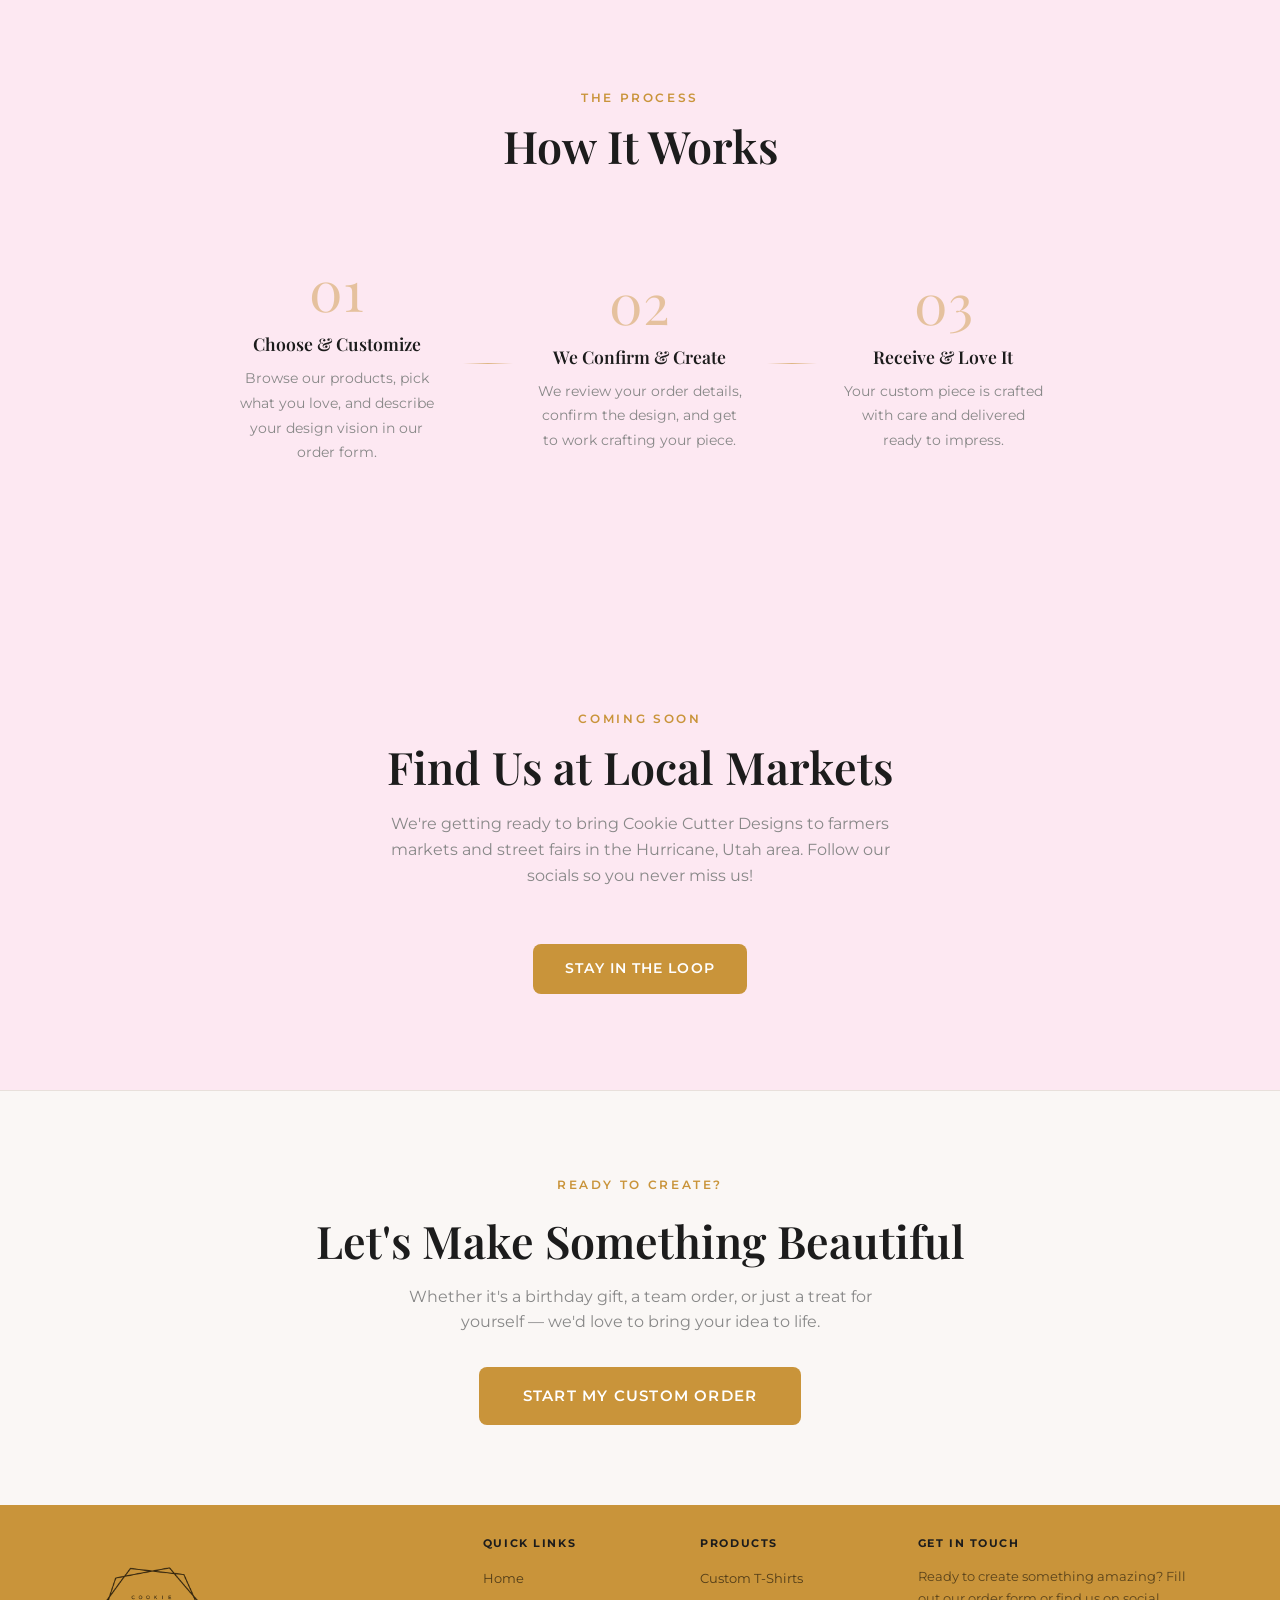
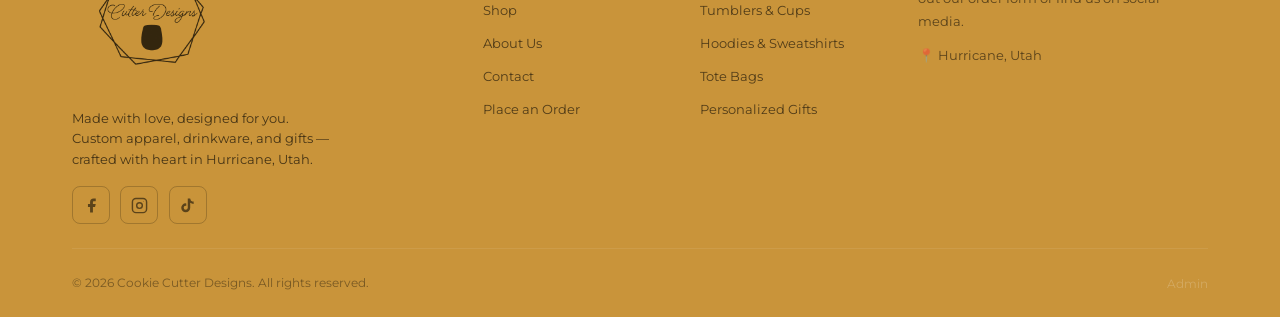
==== commit e9c8d146: "Add Stay in the Loop signup page with contact info form" ====
--- a/index.html
+++ b/index.html
@@ -115,7 +115,7 @@
                 <p style="color:var(--gray)">We're getting ready to bring Cookie Cutter Designs to farmers markets and street fairs in the Hurricane, Utah area. Follow our socials so you never miss us!</p>
             </div>
             <div style="text-align:center">
-                <a href="contact.html" class="btn-primary">Stay in the Loop</a>
+                <a href="notify.html" class="btn-primary">Stay in the Loop</a>
             </div>
         </div>
     </section>
--- a/styles.css
+++ b/styles.css
@@ -17,7 +17,7 @@
     --font-heading: 'Playfair Display', Georgia, serif;
     --font-body: 'Montserrat', sans-serif;
 
-    --nav-h: 120px;
+    --nav-h: 90px;
     --radius: 8px;
     --shadow: 0 4px 20px rgba(0,0,0,0.08);
     --shadow-lg: 0 8px 32px rgba(0,0,0,0.13);
@@ -151,13 +151,14 @@
     padding: 0 2rem;
     height: var(--nav-h);
     display: flex;
-    align-items: center;
+    align-items: flex-end;
     justify-content: space-between;
     gap: 1.5rem;
+    padding-bottom: 12px;
 }
 
 .nav-logo img {
-    height: 116px;
+    height: 78px;
     width: auto;
     object-fit: contain;
 }
@@ -327,6 +328,7 @@
     min-height: 100vh;
     display: flex;
     align-items: center;
+    justify-content: center;
     background: var(--blush);
     overflow: hidden;
     padding-top: var(--nav-h);
@@ -362,8 +364,18 @@
 .hero-content {
     position: relative;
     z-index: 2;
-    padding: 5rem 2rem 5rem max(2rem, calc((100vw - 1200px) / 2 + 2rem));
-    max-width: min(700px, 55vw);
+    padding: 3rem 2rem;
+    max-width: 780px;
+    width: 100%;
+    margin: 0 auto;
+    text-align: center;
+    display: flex;
+    flex-direction: column;
+    align-items: center;
+}
+
+.hero-buttons {
+    justify-content: center;
 }
 
 .hero-badge {
@@ -395,7 +407,7 @@
     color: var(--gray);
     font-size: 1.08rem;
     line-height: 1.85;
-    margin-bottom: 2.75rem;
+    margin-bottom: 2rem;
     max-width: 500px;
 }
 
@@ -685,30 +697,30 @@
 /* ===== FOOTER ===== */
 .footer {
     background: var(--gold);
-    padding: 5rem 0 0;
+    padding: 2rem 0 0;
 }
 
 .footer-grid {
     display: grid;
     grid-template-columns: 2fr 1fr 1fr 1.5fr;
-    gap: 3rem;
-    padding-bottom: 3rem;
+    gap: 1.5rem;
+    padding-bottom: 1.5rem;
     border-bottom: 1px solid rgba(255,255,255,0.08);
 }
 
 .footer-brand .footer-logo {
-    height: 65px;
+    height: 160px;
     width: auto;
-    margin-bottom: 1.25rem;
+    margin-bottom: 0.75rem;
     filter: brightness(0);
     opacity: 0.75;
 }
 .footer-brand p {
     color: rgba(0,0,0,0.65);
-    font-size: 0.88rem;
-    line-height: 1.8;
-    margin-bottom: 1.5rem;
-    max-width: 280px;
+    font-size: 0.8rem;
+    line-height: 1.6;
+    margin-bottom: 1rem;
+    max-width: 260px;
 }
 
 .social-links { display: flex; gap: 0.65rem; }
@@ -726,16 +738,16 @@
 .footer-col h5 {
     color: var(--black);
     font-family: var(--font-body);
-    font-size: 0.75rem;
+    font-size: 0.7rem;
     font-weight: 700;
     letter-spacing: 0.14em;
     text-transform: uppercase;
-    margin-bottom: 1.5rem;
-}
-.footer-col ul { display: flex; flex-direction: column; gap: 0.7rem; }
+    margin-bottom: 0.9rem;
+}
+.footer-col ul { display: flex; flex-direction: column; gap: 0.45rem; }
 .footer-col li a {
     color: rgba(0,0,0,0.6);
-    font-size: 0.88rem;
+    font-size: 0.8rem;
     transition: color 0.2s;
 }
 .footer-col li a:hover { color: var(--white); }
@@ -820,11 +832,11 @@
 
 /* ===== HERO INLINE LOGO (replaces h1) ===== */
 .hero-inline-logo {
-    width: min(340px, 80%);
+    width: min(380px, 80%);
     height: auto;
     object-fit: contain;
     display: block;
-    margin-bottom: 1.5rem;
+    margin: 0.2rem auto 0.5rem;
 }
 
 /* ===== DANCING SCRIPT TAGLINE ===== */
@@ -835,9 +847,11 @@
     font-family: 'Dancing Script', cursive;
     font-size: clamp(1.1rem, 2.5vw, 1.4rem);
     color: var(--gold);
-    margin-bottom: 1rem;
+    margin-bottom: 0.2rem;
     font-weight: 600;
     opacity: 0.9;
+    text-align: center;
+    width: 100%;
 }
 
 /* ===== NAV: ORDER BUTTON + ACTIVE STATE ===== */
@@ -869,7 +883,7 @@
     background: var(--blush);
     padding: 6rem 2rem;
 }
-.markets-banner .section-header h2 { color: var(--white); }
+.markets-banner .section-header h2 { color: var(--black); }
 
 /* ===== CTA SECTION ===== */
 .cta-section {
@@ -923,6 +937,51 @@
     gap: 8px;
 }
 
+/* ===== PREFILL NOTICE (contact page) ===== */
+.prefill-notice {
+    display: flex;
+    align-items: flex-start;
+    gap: 1rem;
+    background: var(--blush);
+    border: 1.5px solid var(--pink);
+    border-radius: var(--radius);
+    padding: 1rem 1.25rem;
+    margin-bottom: 1.75rem;
+}
+.prefill-notice-icon {
+    font-size: 1.5rem;
+    flex-shrink: 0;
+    line-height: 1;
+}
+.prefill-notice-text {
+    flex: 1;
+}
+.prefill-notice-text strong {
+    display: block;
+    font-family: var(--font-heading);
+    font-size: 1rem;
+    color: var(--dark-rose);
+    margin-bottom: 0.25rem;
+}
+.prefill-notice-text p {
+    font-size: 0.875rem;
+    color: var(--black);
+    margin: 0;
+}
+.prefill-notice-close {
+    background: none;
+    border: none;
+    cursor: pointer;
+    color: var(--pink);
+    font-size: 1.1rem;
+    padding: 0;
+    line-height: 1;
+    flex-shrink: 0;
+    opacity: 0.7;
+    transition: opacity 0.2s;
+}
+.prefill-notice-close:hover { opacity: 1; }
+
 /* ===== RESPONSIVE: NEW SECTIONS ===== */
 @media (max-width: 768px) {
     .about-story-grid { grid-template-columns: 1fr; gap: 32px; }
